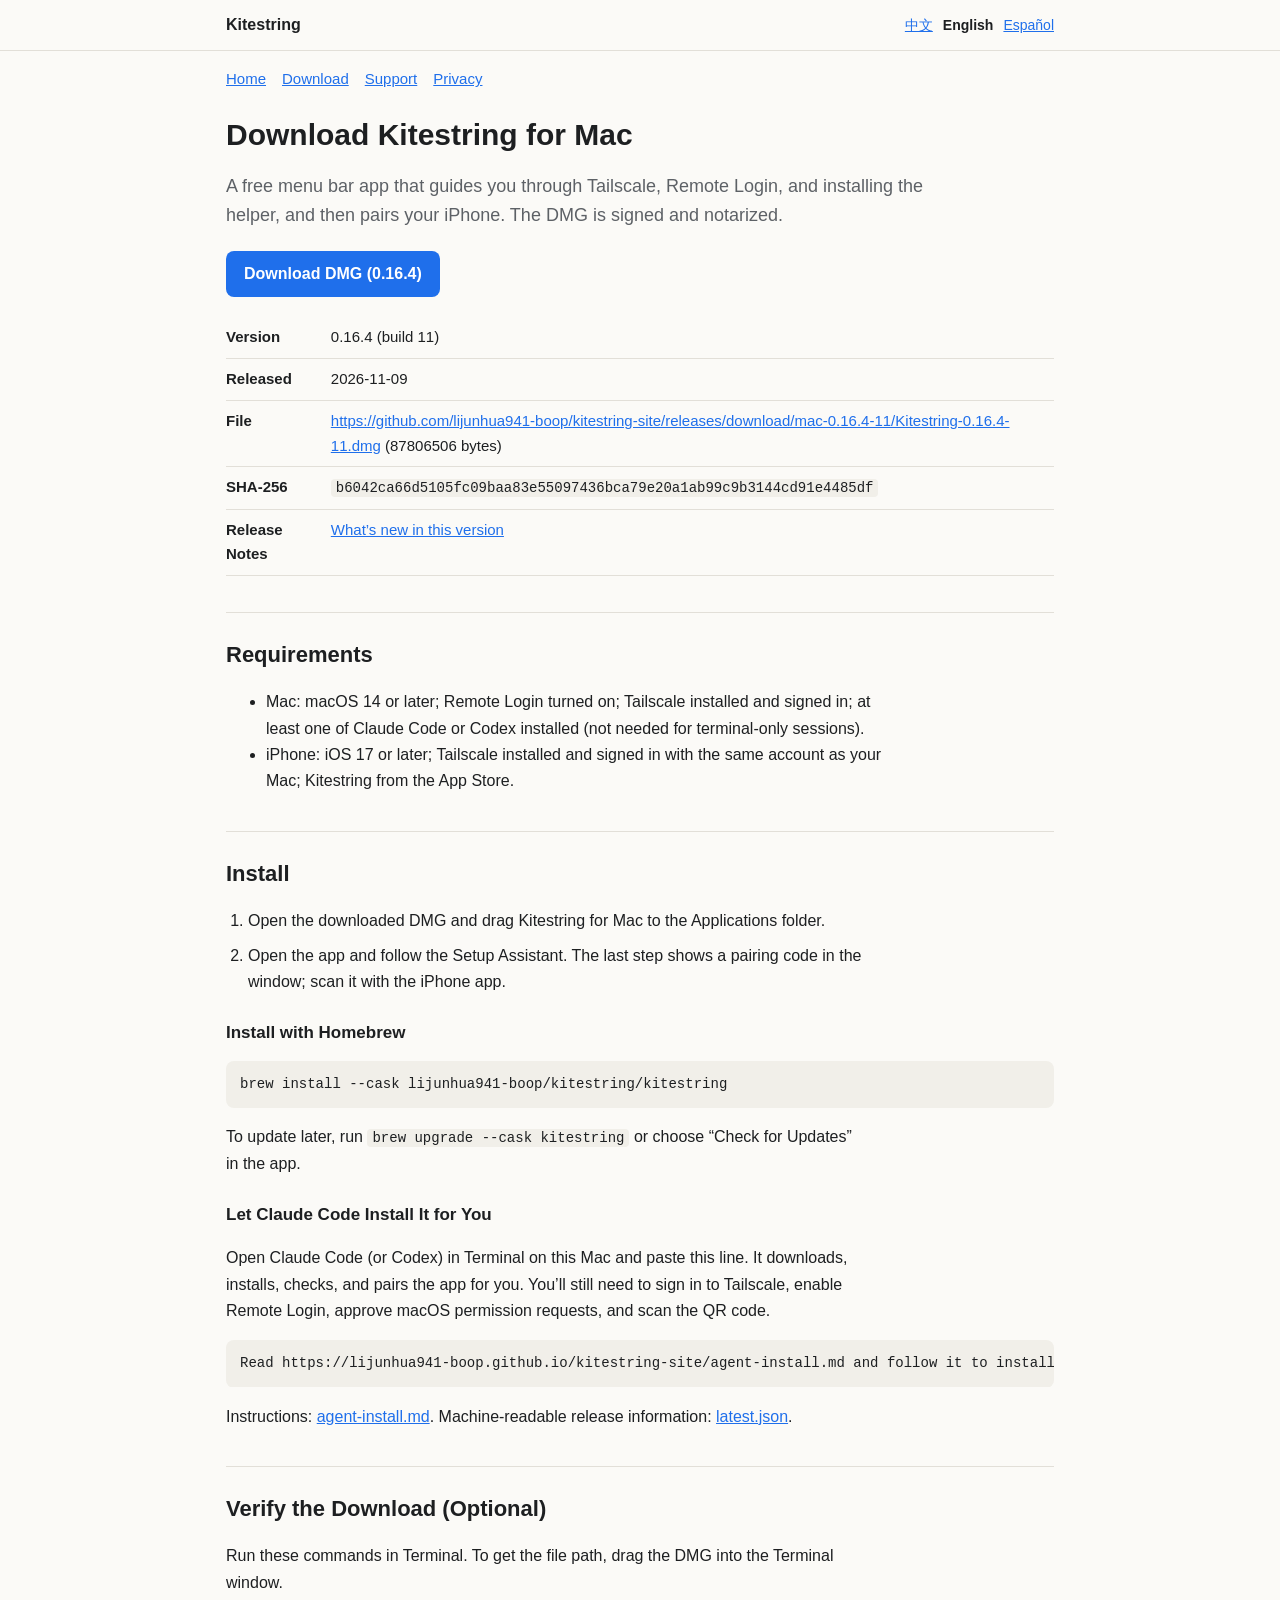
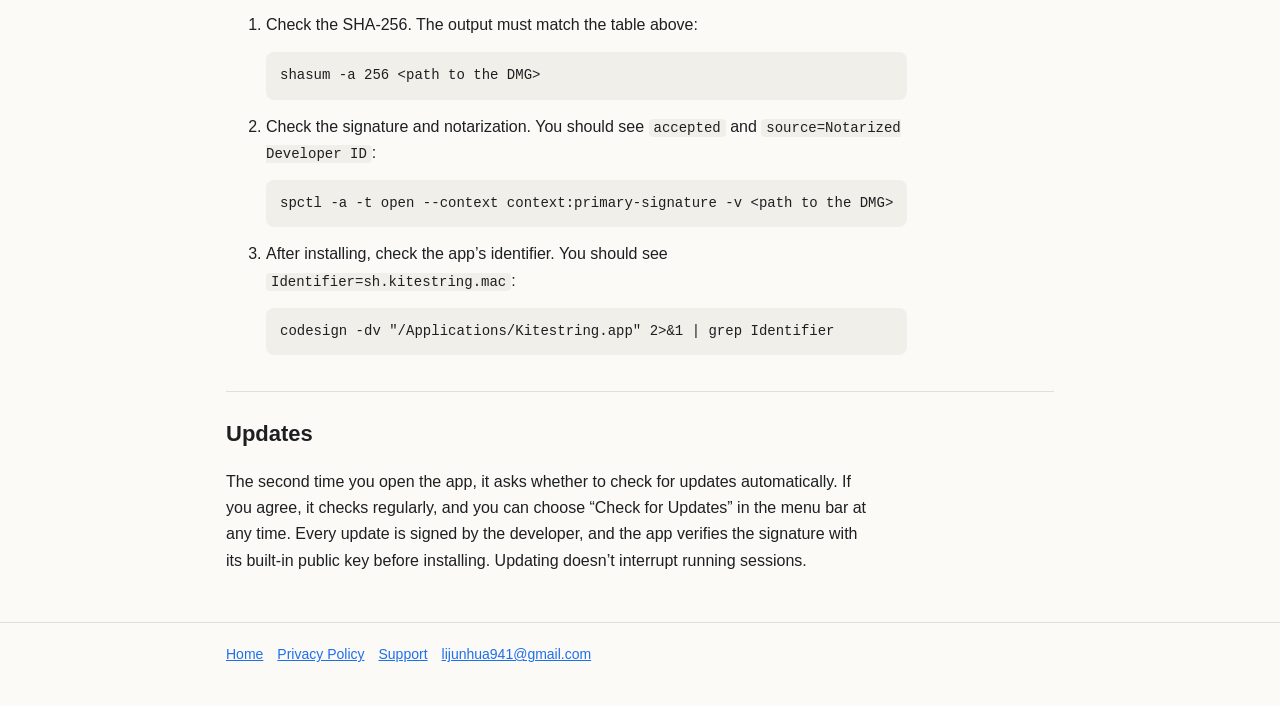
==== download/index.html @ 99feeac3 "site: publish 2026-11-09 with mac-0.16.4-11" ====
<!doctype html>
<html lang="en">
<head>
<meta charset="utf-8">
<meta name="viewport" content="width=device-width, initial-scale=1">
<title data-zh="下载 Kitestring for Mac" data-es="Descargar Kitestring para Mac">Download Kitestring for Mac</title>
<meta name="description" data-zh="下载 Kitestring for Mac 0.16.4：免费的 DMG，已签名并经过公证，附 SHA-256 校验值。" data-es="Descarga Kitestring para Mac 0.16.4: DMG gratuito, firmado y notarizado, con su suma de verificación SHA-256." content="Download Kitestring for Mac 0.16.4: free, signed and notarized DMG with its SHA-256 checksum.">
<link rel="canonical" href="https://lijunhua941-boop.github.io/kitestring-site/download/">
<link rel="stylesheet" href="../assets/site.css">
<script>
/* Language (the same script on every page; site/README.md「三语」). Order: the fragment #zh / #en / #es
   or an anchor inside a section (#es-pairing; #zh-Hans, #es-419 work too), then ?lang=, then the
   browser's preferred languages, then English. Sets <html lang> and data-lang (site.css then shows only
   that language), the page title and description, and makes every link to another page of the site carry the language.
   Nothing is stored. Without JavaScript site.css reads the fragment itself and shows English otherwise. */
(function () {
  var TAGS = { zh: "zh-Hans", en: "en", es: "es" }, root = document.documentElement, lang = "en";
  function norm(s) { s = String(s || "").toLowerCase().split(/[-_;]/)[0]; return TAGS.hasOwnProperty(s) ? s : ""; }
  function fromHash() { try { return norm(decodeURIComponent(location.hash.slice(1))); } catch (e) { return ""; } }
  function fromQuery() { var m = /[?&]lang=([^&#]*)/.exec(location.search); return m ? norm(m[1]) : ""; }
  function fromBrowser() {
    var list = (navigator.languages && navigator.languages.length) ? navigator.languages : [navigator.language];
    for (var i = 0; i < list.length; i++) { var l = norm(list[i]); if (l) return l; }
    return "";
  }
  function relink() {
    var links = document.querySelectorAll("a[href]");
    for (var i = 0; i < links.length; i++) {
      var a = links[i], href = a.getAttribute("data-href") || a.getAttribute("href");
      var cut = href.indexOf("#"), path = cut < 0 ? href : href.slice(0, cut), frag = cut < 0 ? "" : href.slice(cut + 1);
      if (cut === 0) {                                   // same-page link: mark the active language switch
        if (a.parentNode && a.parentNode.className === "langs") {
          if (frag === lang) a.setAttribute("aria-current", "true"); else a.removeAttribute("aria-current");
        }
        continue;
      }
      // Only the site's own pages: relative ("./", "../", "download/", "../privacy/"), with no fragment
      // or a bare language fragment. mailto:, https:, files (.md, .json, .dmg) and other anchors stay.
      if (/^([a-z][a-z0-9+.-]*:|\/\/)/i.test(href) || !/\/$/.test(path) || (frag && !TAGS.hasOwnProperty(frag))) continue;
      a.setAttribute("data-href", href);
      a.setAttribute("href", path + "#" + lang);
    }
  }
  function apply() {
    lang = fromHash() || fromQuery() || fromBrowser() || "en";
    root.setAttribute("data-lang", lang);
    root.setAttribute("lang", TAGS[lang]);
    var t = document.querySelector("title");
    if (t) {
      if (!t.hasAttribute("data-en")) t.setAttribute("data-en", t.textContent);
      document.title = t.getAttribute("data-" + lang) || t.getAttribute("data-en");
    }
    // The description (and any og:/twitter: title or description) the same way: data-zh / data-es
    // beside the English content, which stays in the page for readers without JavaScript.
    var metas = document.querySelectorAll('meta[name="description"], meta[property^="og:"], meta[name^="twitter:"]');
    for (var j = 0; j < metas.length; j++) {
      var m = metas[j];
      if (!m.hasAttribute("data-zh") && !m.hasAttribute("data-es")) continue;
      if (!m.hasAttribute("data-en")) m.setAttribute("data-en", m.getAttribute("content"));
      m.setAttribute("content", m.getAttribute("data-" + lang) || m.getAttribute("data-en"));
    }
    if (document.readyState !== "loading") relink();
  }
  apply();
  document.addEventListener("DOMContentLoaded", relink);
  window.addEventListener("hashchange", apply);
})();
</script>
</head>
<body>
<header class="top"><div class="wrap">
  <a class="brand" href="../">Kitestring</a>
  <span class="langs"><a href="#zh" hreflang="zh-Hans" lang="zh-Hans">中文</a><a href="#en" hreflang="en" lang="en">English</a><a href="#es" hreflang="es" lang="es">Español</a></span>
</div></header>
<main class="wrap">
<!-- Release values (0.16.4, https://github.com/lijunhua941-boop/kitestring-site/releases/download/mac-0.16.4-11/Kitestring-0.16.4-11.dmg, b6042ca66d5105fc09baa83e55097436bca79e20a1ab99c9b3144cd91e4485df …) come from the release
     step of scripts/release_mac_app.sh (stage C2); fill_placeholders.sh writes them into _out/. -->

<!-- ===== 简体中文（主稿） ===== -->
<section class="lang" id="zh" lang="zh-Hans" data-l="zh">
<nav class="pages"><a href="../#zh">首页</a><a href="#zh">下载</a><a href="../support/#zh">技术支持</a><a href="../privacy/#zh">隐私政策</a></nav>
<h1>下载 Kitestring for Mac</h1>
<p class="lead">免费的菜单栏 App：引导你完成 Tailscale、远程登录和助手安装，然后配对 iPhone。DMG 已签名并经过公证。</p>
<div class="actions"><a class="button" href="https://github.com/lijunhua941-boop/kitestring-site/releases/download/mac-0.16.4-11/Kitestring-0.16.4-11.dmg">下载 DMG（0.16.4）</a></div>
<table>
  <tr><th>版本</th><td>0.16.4（构建 11）</td></tr>
  <tr><th>发布日期</th><td>2026-11-09</td></tr>
  <tr><th>文件</th><td><a href="https://github.com/lijunhua941-boop/kitestring-site/releases/download/mac-0.16.4-11/Kitestring-0.16.4-11.dmg">https://github.com/lijunhua941-boop/kitestring-site/releases/download/mac-0.16.4-11/Kitestring-0.16.4-11.dmg</a>（87806506 字节）</td></tr>
  <tr><th>SHA-256</th><td><code>b6042ca66d5105fc09baa83e55097436bca79e20a1ab99c9b3144cd91e4485df</code></td></tr>
  <tr><th>发布说明</th><td><a href="https://lijunhua941-boop.github.io/kitestring-site/download/">本版更新内容</a></td></tr>
</table>

<h2>系统要求</h2>
<ul>
  <li>Mac：macOS 14 或更高；打开「远程登录」；安装并登录 Tailscale；装好 Claude Code 或 Codex 至少一个（只用终端会话可以不装）。</li>
  <li>iPhone：iOS 17 或更高；安装 Tailscale 并登录与 Mac 相同的账号；从 App Store 安装 Kitestring。</li>
</ul>

<h2>安装</h2>
<ol class="steps">
  <li>打开下载的 DMG，把 Kitestring for Mac 拖进「应用程序」文件夹。</li>
  <li>打开它，按「设置向导」逐步完成；最后一步在窗口里显示配对二维码，用 iPhone App 扫码。</li>
</ol>
<h3>用 Homebrew 安装</h3>
<pre><code>brew install --cask lijunhua941-boop/kitestring/kitestring</code></pre>
<p>以后用 <code>brew upgrade --cask kitestring</code> 更新，或在 App 里选「检查更新」。</p>
<h3>让 Claude Code 代你安装</h3>
<p>在这台 Mac 的终端里打开 Claude Code（或 Codex），粘贴这一句，下载、安装、检查和配对由它完成。登录 Tailscale、打开「远程登录」、批准 macOS 的权限请求和扫描二维码仍需要你本人操作：</p>
<pre><code>请读取 https://lijunhua941-boop.github.io/kitestring-site/agent-install.md，按其中步骤在这台 Mac 上安装并配置 Kitestring for Mac，完成后告诉我结果。</code></pre>
<p>说明文件本身：<a href="https://lijunhua941-boop.github.io/kitestring-site/agent-install.md">agent-install.md</a>；机器可读的版本信息：<a href="https://lijunhua941-boop.github.io/kitestring-site/download/latest.json">latest.json</a>。</p>

<h2>校验下载的文件（可选）</h2>
<p>在「终端」里运行下面的命令。命令后的文件路径可以直接把 DMG 拖进终端窗口得到。</p>
<ol>
  <li>核对 SHA-256，输出必须与上表一致：
<pre><code>shasum -a 256 &lt;DMG 文件路径&gt;</code></pre></li>
  <li>核对签名与公证，应看到 <code>accepted</code> 和 <code>source=Notarized Developer ID</code>：
<pre><code>spctl -a -t open --context context:primary-signature -v &lt;DMG 文件路径&gt;</code></pre></li>
  <li>装好后核对 App 的标识，应看到 <code>Identifier=sh.kitestring.mac</code>：
<pre><code>codesign -dv "/Applications/Kitestring.app" 2&gt;&amp;1 | grep Identifier</code></pre></li>
</ol>

<h2>更新</h2>
<p>App 第二次启动时会询问是否自动检查更新；同意后定期检查，任何时候也可以在菜单栏选「检查更新」。每个更新都带开发者的签名，App 用内置的公钥核对签名后才安装；更新不会打断正在运行的会话。</p>
</section>

<!-- ===== English ===== -->
<section class="lang" id="en" lang="en" data-l="en">
<nav class="pages"><a href="../#en">Home</a><a href="#en">Download</a><a href="../support/#en">Support</a><a href="../privacy/#en">Privacy</a></nav>
<h1>Download Kitestring for Mac</h1>
<p class="lead">A free menu bar app that guides you through Tailscale, Remote Login, and installing the helper, and then pairs your iPhone. The DMG is signed and notarized.</p>
<div class="actions"><a class="button" href="https://github.com/lijunhua941-boop/kitestring-site/releases/download/mac-0.16.4-11/Kitestring-0.16.4-11.dmg">Download DMG (0.16.4)</a></div>
<table>
  <tr><th>Version</th><td>0.16.4 (build 11)</td></tr>
  <tr><th>Released</th><td>2026-11-09</td></tr>
  <tr><th>File</th><td><a href="https://github.com/lijunhua941-boop/kitestring-site/releases/download/mac-0.16.4-11/Kitestring-0.16.4-11.dmg">https://github.com/lijunhua941-boop/kitestring-site/releases/download/mac-0.16.4-11/Kitestring-0.16.4-11.dmg</a> (87806506 bytes)</td></tr>
  <tr><th>SHA-256</th><td><code>b6042ca66d5105fc09baa83e55097436bca79e20a1ab99c9b3144cd91e4485df</code></td></tr>
  <tr><th>Release Notes</th><td><a href="https://lijunhua941-boop.github.io/kitestring-site/download/">What’s new in this version</a></td></tr>
</table>

<h2>Requirements</h2>
<ul>
  <li>Mac: macOS 14 or later; Remote Login turned on; Tailscale installed and signed in; at least one of Claude Code or Codex installed (not needed for terminal-only sessions).</li>
  <li>iPhone: iOS 17 or later; Tailscale installed and signed in with the same account as your Mac; Kitestring from the App Store.</li>
</ul>

<h2>Install</h2>
<ol class="steps">
  <li>Open the downloaded DMG and drag Kitestring for Mac to the Applications folder.</li>
  <li>Open the app and follow the Setup Assistant. The last step shows a pairing code in the window; scan it with the iPhone app.</li>
</ol>
<h3>Install with Homebrew</h3>
<pre><code>brew install --cask lijunhua941-boop/kitestring/kitestring</code></pre>
<p>To update later, run <code>brew upgrade --cask kitestring</code> or choose “Check for Updates” in the app.</p>
<h3>Let Claude Code Install It for You</h3>
<p>Open Claude Code (or Codex) in Terminal on this Mac and paste this line. It downloads, installs, checks, and pairs the app for you. You’ll still need to sign in to Tailscale, enable Remote Login, approve macOS permission requests, and scan the QR code.</p>
<pre><code>Read https://lijunhua941-boop.github.io/kitestring-site/agent-install.md and follow it to install and set up Kitestring for Mac on this Mac, then tell me the result.</code></pre>
<p>Instructions: <a href="https://lijunhua941-boop.github.io/kitestring-site/agent-install.md">agent-install.md</a>. Machine-readable release information: <a href="https://lijunhua941-boop.github.io/kitestring-site/download/latest.json">latest.json</a>.</p>

<h2>Verify the Download (Optional)</h2>
<p>Run these commands in Terminal. To get the file path, drag the DMG into the Terminal window.</p>
<ol>
  <li>Check the SHA-256. The output must match the table above:
<pre><code>shasum -a 256 &lt;path to the DMG&gt;</code></pre></li>
  <li>Check the signature and notarization. You should see <code>accepted</code> and <code>source=Notarized Developer ID</code>:
<pre><code>spctl -a -t open --context context:primary-signature -v &lt;path to the DMG&gt;</code></pre></li>
  <li>After installing, check the app’s identifier. You should see <code>Identifier=sh.kitestring.mac</code>:
<pre><code>codesign -dv "/Applications/Kitestring.app" 2&gt;&amp;1 | grep Identifier</code></pre></li>
</ol>

<h2>Updates</h2>
<p>The second time you open the app, it asks whether to check for updates automatically. If you agree, it checks regularly, and you can choose “Check for Updates” in the menu bar at any time. Every update is signed by the developer, and the app verifies the signature with its built-in public key before installing. Updating doesn’t interrupt running sessions.</p>
</section>

<!-- ===== Español ===== -->
<section class="lang" id="es" lang="es" data-l="es">
<nav class="pages"><a href="../#es">Inicio</a><a href="#es">Descargar</a><a href="../support/#es">Soporte</a><a href="../privacy/#es">Privacidad</a></nav>
<h1>Descargar Kitestring para Mac</h1>
<p class="lead">Una app gratuita para la barra de menús que te guía por Tailscale, Sesión remota y la instalación del asistente del Mac, y después vincula tu iPhone. El DMG está firmado y notarizado.</p>
<div class="actions"><a class="button" href="https://github.com/lijunhua941-boop/kitestring-site/releases/download/mac-0.16.4-11/Kitestring-0.16.4-11.dmg">Descargar DMG (0.16.4)</a></div>
<table>
  <tr><th>Versión</th><td>0.16.4 (compilación 11)</td></tr>
  <tr><th>Fecha de publicación</th><td>2026-11-09</td></tr>
  <tr><th>Archivo</th><td><a href="https://github.com/lijunhua941-boop/kitestring-site/releases/download/mac-0.16.4-11/Kitestring-0.16.4-11.dmg">https://github.com/lijunhua941-boop/kitestring-site/releases/download/mac-0.16.4-11/Kitestring-0.16.4-11.dmg</a> (87806506 bytes)</td></tr>
  <tr><th>SHA-256</th><td><code>b6042ca66d5105fc09baa83e55097436bca79e20a1ab99c9b3144cd91e4485df</code></td></tr>
  <tr><th>Notas de la versión</th><td><a href="https://lijunhua941-boop.github.io/kitestring-site/download/">Novedades de esta versión</a></td></tr>
</table>

<h2>Requisitos</h2>
<ul>
  <li>Mac: macOS 14 o posterior; Sesión remota activada; Tailscale instalado y con la sesión iniciada; al menos Claude Code o Codex instalado (no hace falta si solo usas sesiones de terminal).</li>
  <li>iPhone: iOS 17 o posterior; Tailscale instalado y con la sesión iniciada en la misma cuenta que tu Mac; Kitestring instalado desde el App Store.</li>
</ul>

<h2>Instalación</h2>
<ol class="steps">
  <li>Abre el DMG descargado y arrastra Kitestring para Mac a la carpeta Aplicaciones.</li>
  <li>Abre la app y sigue el Asistente de configuración. El último paso muestra un código de vinculación en la ventana; escanéalo con la app del iPhone.</li>
</ol>
<h3>Instalar con Homebrew</h3>
<pre><code>brew install --cask lijunhua941-boop/kitestring/kitestring</code></pre>
<p>Para actualizar más adelante, ejecuta <code>brew upgrade --cask kitestring</code> o elige «Buscar actualizaciones» en la app.</p>
<h3>Deja que Claude Code lo instale por ti</h3>
<p>Abre Claude Code (o Codex) en Terminal en este Mac y pega esta línea. Se encarga de descargar, instalar, comprobar y vincular la app. Tú solo tendrás que iniciar sesión en Tailscale, activar Sesión remota, aprobar las solicitudes de permisos de macOS y escanear el código QR.</p>
<pre><code>Lee https://lijunhua941-boop.github.io/kitestring-site/agent-install.md y sigue sus pasos para instalar y configurar Kitestring para Mac en este Mac; después dime el resultado.</code></pre>
<p>Instrucciones: <a href="https://lijunhua941-boop.github.io/kitestring-site/agent-install.md">agent-install.md</a>. Información de la versión en formato legible por máquina: <a href="https://lijunhua941-boop.github.io/kitestring-site/download/latest.json">latest.json</a>.</p>

<h2>Verificar la descarga (opcional)</h2>
<p>Ejecuta estos comandos en Terminal. Para obtener la ruta del archivo, arrastra el DMG a la ventana de Terminal.</p>
<ol>
  <li>Comprueba el SHA-256. El resultado debe coincidir con la tabla de arriba:
<pre><code>shasum -a 256 &lt;ruta del DMG&gt;</code></pre></li>
  <li>Comprueba la firma y la notarización. Deberías ver <code>accepted</code> y <code>source=Notarized Developer ID</code>:
<pre><code>spctl -a -t open --context context:primary-signature -v &lt;ruta del DMG&gt;</code></pre></li>
  <li>Después de instalarla, comprueba el identificador de la app. Deberías ver <code>Identifier=sh.kitestring.mac</code>:
<pre><code>codesign -dv "/Applications/Kitestring.app" 2&gt;&amp;1 | grep Identifier</code></pre></li>
</ol>

<h2>Actualizaciones</h2>
<p>La segunda vez que abras la app, te preguntará si quieres que busque actualizaciones automáticamente. Si aceptas, las buscará con regularidad, y siempre puedes elegir «Buscar actualizaciones» en la barra de menús. Cada actualización está firmada por el desarrollador, y la app verifica la firma con su clave pública integrada antes de instalarla. Actualizar no interrumpe las sesiones en curso.</p>
</section>

</main>
<footer><div class="wrap">
  <div data-l="zh" lang="zh-Hans"><a href="../#zh">首页</a><a href="../privacy/#zh">隐私政策</a><a href="../support/#zh">技术支持</a><a href="mailto:lijunhua941@gmail.com">lijunhua941@gmail.com</a></div>
  <div data-l="en" lang="en"><a href="../#en">Home</a><a href="../privacy/#en">Privacy Policy</a><a href="../support/#en">Support</a><a href="mailto:lijunhua941@gmail.com">lijunhua941@gmail.com</a></div>
  <div data-l="es" lang="es"><a href="../#es">Inicio</a><a href="../privacy/#es">Política de privacidad</a><a href="../support/#es">Soporte</a><a href="mailto:lijunhua941@gmail.com">lijunhua941@gmail.com</a></div>
</div></footer>
</body>
</html>
---- assets/site.css ----
/* Static site stylesheet: no web fonts, no external resources. */
:root {
  --bg: #fbfaf7;
  --fg: #1d1f21;
  --muted: #5d6166;
  --line: #e2dfd8;
  --card: #ffffff;
  --accent: #1f6feb;
  --accent-fg: #ffffff;
  --code-bg: #f1efe9;
  --warn-bg: #fff6e0;
  --warn-line: #e8c46a;
}
@media (prefers-color-scheme: dark) {
  :root:not([data-theme="light"]) {
    --bg: #15171a;
    --fg: #e8e6e1;
    --muted: #a3a7ad;
    --line: #2c3036;
    --card: #1c1f23;
    --accent: #5b9dff;
    --accent-fg: #0b0d10;
    --code-bg: #23272c;
    --warn-bg: #2b2516;
    --warn-line: #7a6326;
  }
}
:root[data-theme="dark"] {
  --bg: #15171a; --fg: #e8e6e1; --muted: #a3a7ad; --line: #2c3036; --card: #1c1f23;
  --accent: #5b9dff; --accent-fg: #0b0d10; --code-bg: #23272c; --warn-bg: #2b2516; --warn-line: #7a6326;
}
* { box-sizing: border-box; }
html { -webkit-text-size-adjust: 100%; }
body {
  margin: 0;
  background: var(--bg);
  color: var(--fg);
  font: 16px/1.65 -apple-system, BlinkMacSystemFont, "Segoe UI", "PingFang SC", "Hiragino Sans GB",
    "Microsoft YaHei", "Noto Sans", Helvetica, Arial, sans-serif;
}
a { color: var(--accent); }
.wrap { max-width: 860px; margin: 0 auto; padding: 0 16px; }
header.top { border-bottom: 1px solid var(--line); }
header.top .wrap { display: flex; flex-wrap: wrap; gap: 8px 16px; align-items: center; justify-content: space-between; padding-top: 12px; padding-bottom: 12px; }
.brand { font-weight: 700; color: var(--fg); text-decoration: none; }
.langs a { margin-left: 10px; font-size: 14px; }
nav.pages { display: flex; flex-wrap: wrap; gap: 4px 16px; margin: 16px 0 8px; font-size: 15px; }
h1 { font-size: 30px; line-height: 1.25; margin: 24px 0 12px; }
h2 { font-size: 22px; margin: 36px 0 10px; padding-top: 4px; border-top: 1px solid var(--line); padding-top: 24px; }
h3 { font-size: 17px; margin: 24px 0 6px; }
p, li { max-width: 72ch; }
.lead { font-size: 18px; color: var(--muted); }
.muted { color: var(--muted); font-size: 14px; }
code, pre { font-family: ui-monospace, SFMono-Regular, Menlo, Consolas, monospace; font-size: 14px; }
code { background: var(--code-bg); padding: 1px 5px; border-radius: 4px; overflow-wrap: anywhere; }
pre { background: var(--code-bg); padding: 12px 14px; border-radius: 8px; overflow-x: auto; }
pre code { background: none; padding: 0; }
.actions { display: flex; flex-wrap: wrap; gap: 12px; margin: 20px 0; align-items: center; }
.button { display: inline-block; background: var(--accent); color: var(--accent-fg); text-decoration: none; font-weight: 600; padding: 10px 18px; border-radius: 8px; }
/* Placeholder for the official store badge (to be replaced with the badge artwork after launch). */
.badge-placeholder { display: inline-block; border: 2px dashed var(--line); color: var(--muted); padding: 8px 14px; border-radius: 8px; text-decoration: none; font-size: 14px; }
ol.steps { padding-left: 22px; }
ol.steps li { margin: 8px 0; }
.grid { display: grid; grid-template-columns: repeat(auto-fit, minmax(240px, 1fr)); gap: 12px; padding: 0; list-style: none; }
.grid li { background: var(--card); border: 1px solid var(--line); border-radius: 10px; padding: 12px 14px; }
table { border-collapse: collapse; width: 100%; font-size: 15px; display: block; overflow-x: auto; }
th, td { text-align: left; vertical-align: top; border-bottom: 1px solid var(--line); padding: 8px 10px 8px 0; }
td code { overflow-wrap: anywhere; }
.note { background: var(--warn-bg); border: 1px solid var(--warn-line); border-radius: 8px; padding: 10px 14px; }
footer { border-top: 1px solid var(--line); margin-top: 48px; padding: 20px 0 40px; font-size: 14px; color: var(--muted); }
footer a { margin-right: 14px; }

.langs a[aria-current] { color: var(--fg); font-weight: 600; text-decoration: none; }

/* Languages. Every page has three sections <section class="lang" id="zh|en|es" data-l="…"> and one
   footer block per language (data-l), so a reader sees one language only.
   With JavaScript: the inline script in each page's <head> sets <html data-lang="zh|en|es"> (fragment ›
   ?lang= › browser languages › English) and the first group of rules shows that language.
   Without JavaScript: #zh / #en / #es, or an anchor inside a section (#es-pairing), picks the language
   through :target; otherwise English. Browsers without :has() ignore that second group and then show
   all three languages one after another. The two groups must stay separate rules: one selector that
   a browser cannot parse drops its whole rule. */
html[data-lang="zh"] [data-l]:not([data-l="zh"]),
html[data-lang="en"] [data-l]:not([data-l="en"]),
html[data-lang="es"] [data-l]:not([data-l="es"]) { display: none; }
html:not([data-lang]) body:has(#zh:target, #zh :target) [data-l]:not([data-l="zh"]),
html:not([data-lang]) body:has(#es:target, #es :target) [data-l]:not([data-l="es"]),
html:not([data-lang]) body:not(:has(#zh:target, #zh :target, #es:target, #es :target)) [data-l]:not([data-l="en"]) { display: none; }
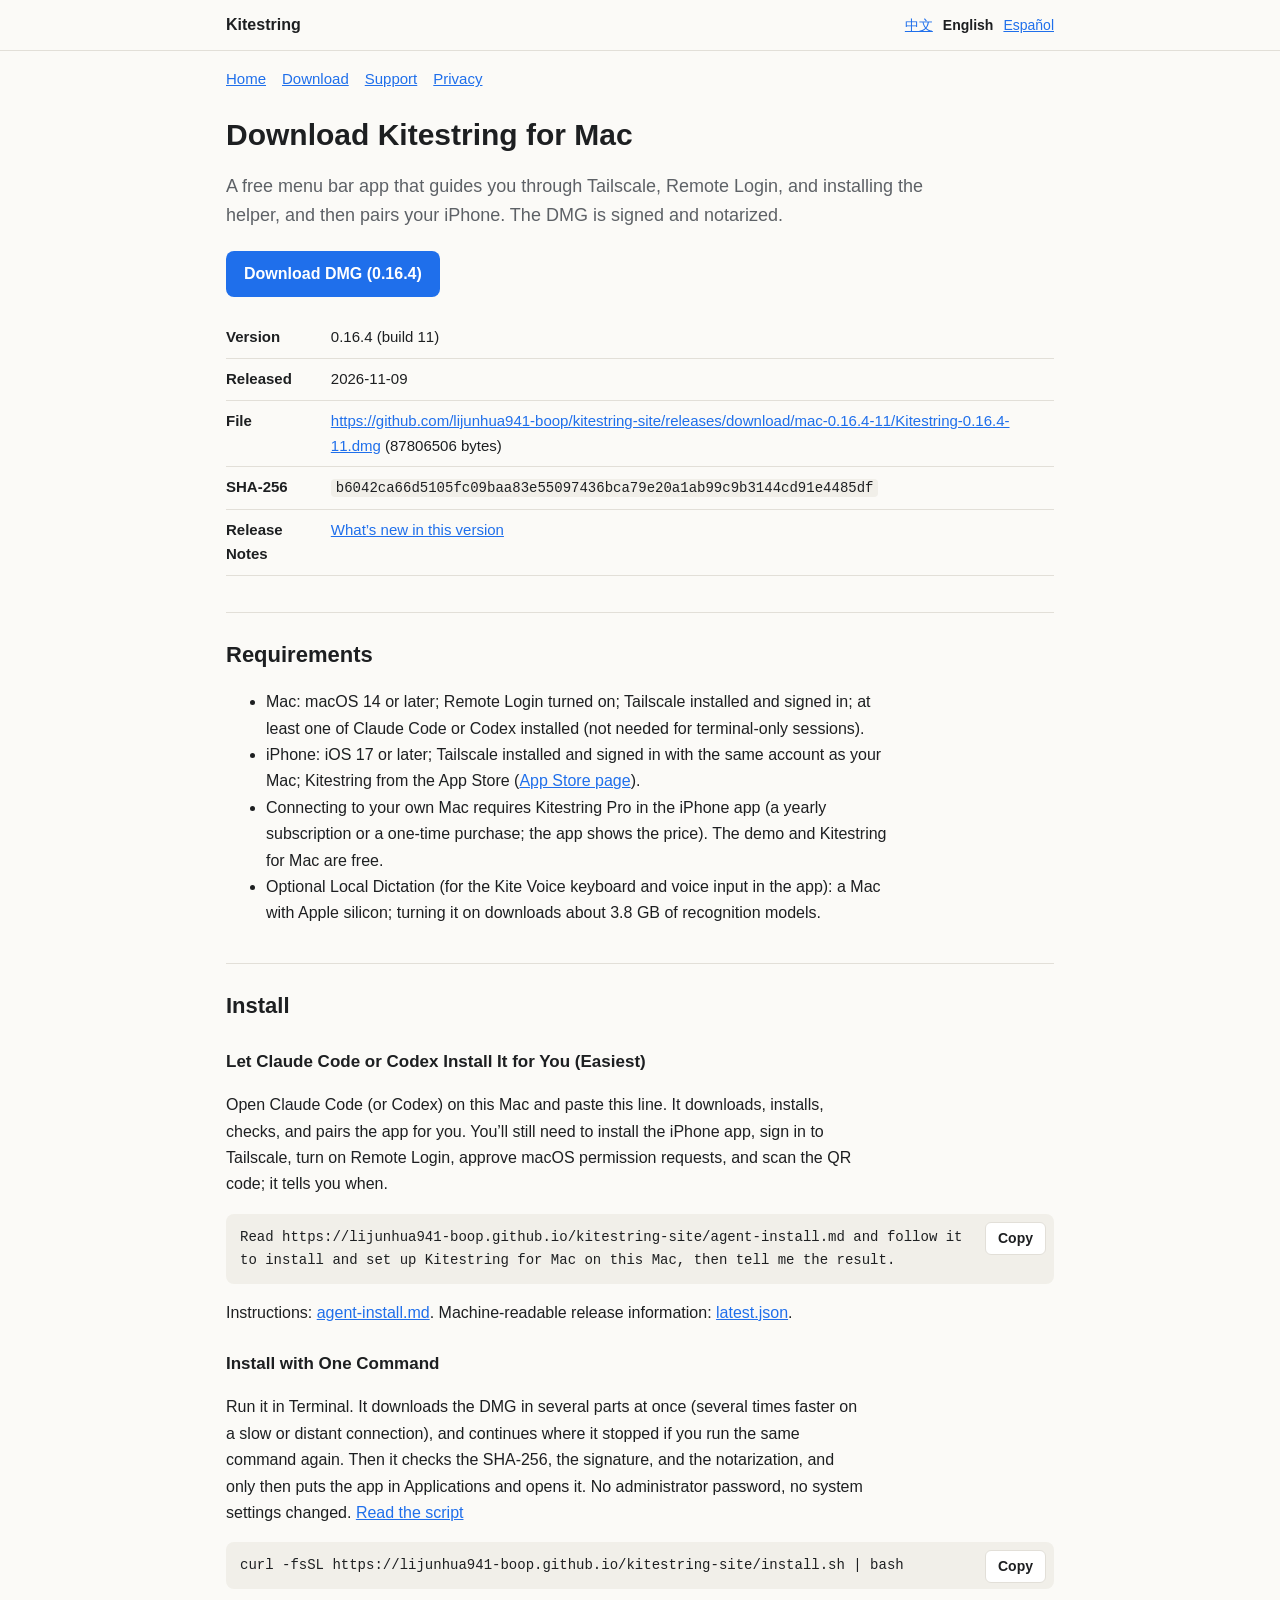
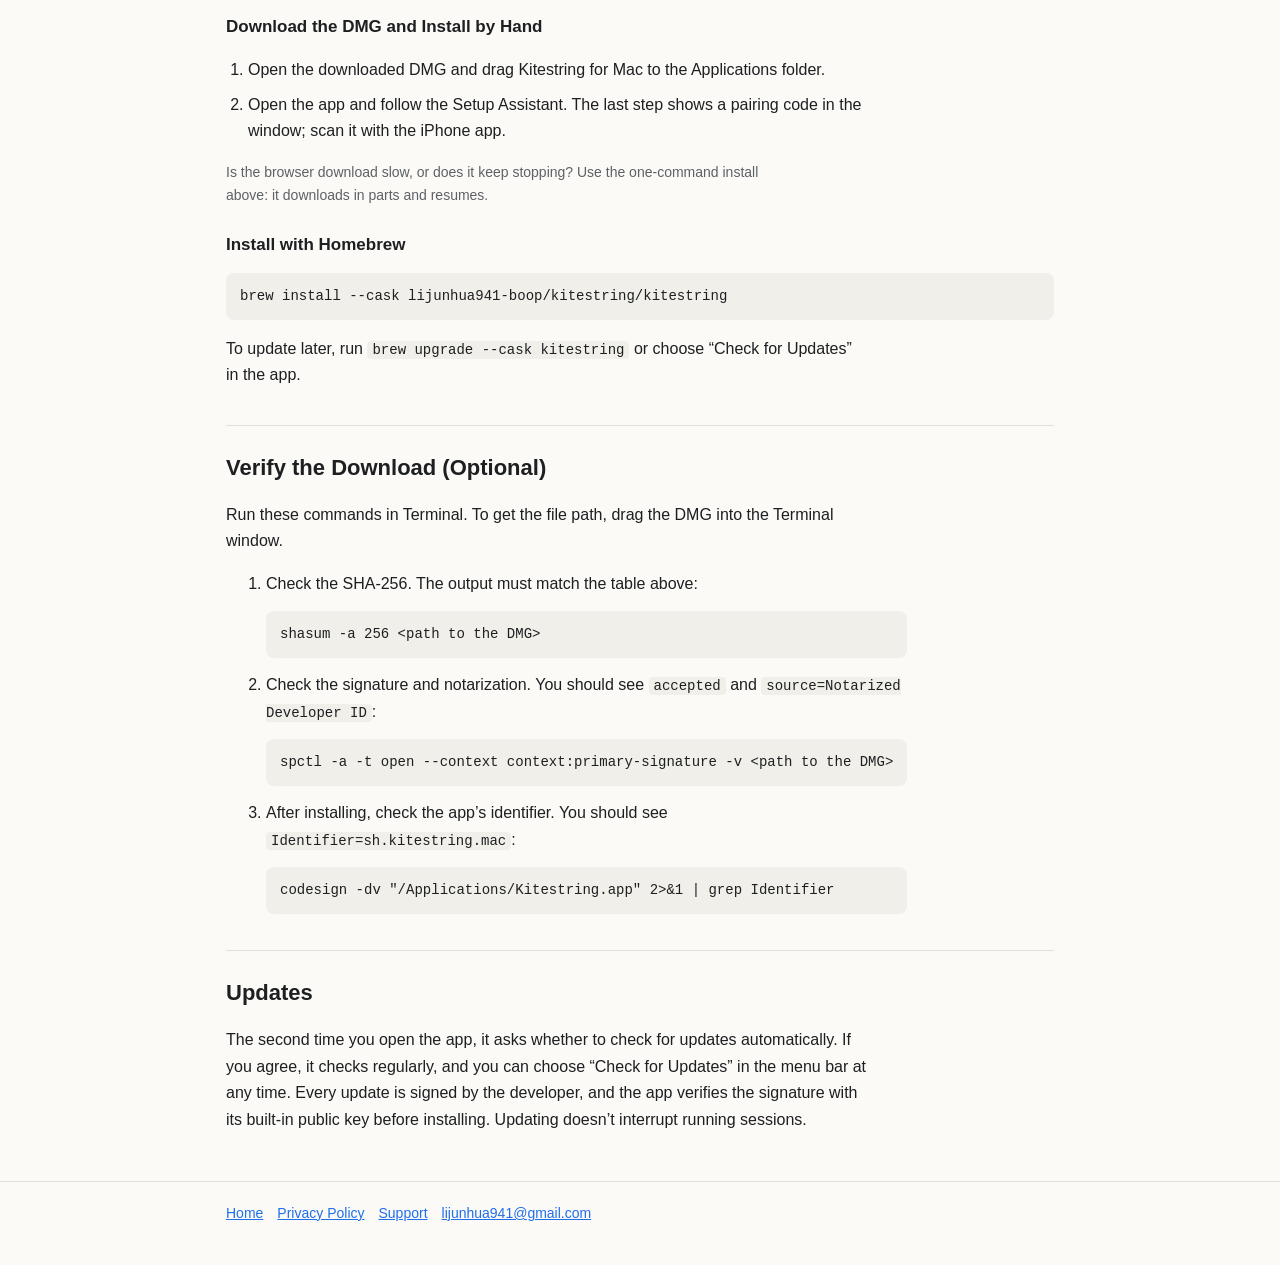
==== commit b4f6c36a: "site: agent-first onboarding, one-command installer, pricing, Kite Voice page Source: kitestring rep" ====
--- a/download/index.html
+++ b/download/index.html
@@ -93,21 +93,28 @@
 <h2>系统要求</h2>
 <ul>
   <li>Mac：macOS 14 或更高；打开「远程登录」；安装并登录 Tailscale；装好 Claude Code 或 Codex 至少一个（只用终端会话可以不装）。</li>
-  <li>iPhone：iOS 17 或更高；安装 Tailscale 并登录与 Mac 相同的账号；从 App Store 安装 Kitestring。</li>
+  <li>iPhone：iOS 17 或更高；安装 Tailscale 并登录与 Mac 相同的账号；从 App Store 安装 Kitestring（<a href="https://apps.apple.com/app/kitestring-remote/id6832438353">App Store 页面</a>）。</li>
+  <li>连接你自己的 Mac 需要 iPhone App 里的 Kitestring Pro（按年订阅或一次买断，App 里显示价格）；演示模式和 Kitestring for Mac 免费。</li>
+  <li>可选的「本机听写」（给 Kite Voice 语音键盘和 App 里的语音输入用）：Apple 芯片的 Mac，打开时另外下载约 3.8 GB 的识别模型。</li>
 </ul>
 
-<h2>安装</h2>
+<h2 id="zh-install">安装</h2>
+<h3>让 Claude Code 或 Codex 代你安装（最省事）</h3>
+<p>在这台 Mac 上打开 Claude Code（或 Codex），粘贴这一句。下载、安装、检查和配对由它完成。iPhone 上装 App、登录 Tailscale、打开「远程登录」、批准 macOS 的权限请求和扫描二维码仍需要你本人操作，到时候它会告诉你：</p>
+<div class="copy"><pre><code id="prompt-zh">请读取 https://lijunhua941-boop.github.io/kitestring-site/agent-install.md，按其中步骤在这台 Mac 上安装并配置 Kitestring for Mac，完成后告诉我结果。</code></pre><button type="button" data-copy="prompt-zh" data-done="已复制">复制</button></div>
+<p>说明文件本身：<a href="https://lijunhua941-boop.github.io/kitestring-site/agent-install.md">agent-install.md</a>；机器可读的版本信息：<a href="https://lijunhua941-boop.github.io/kitestring-site/download/latest.json">latest.json</a>。</p>
+<h3>一条命令安装</h3>
+<p>在「终端」里运行。它把 DMG 分成几段同时下载（网络慢或离服务器远时能快几倍），中断后重新运行同一条命令会接着下；下载完核对 SHA-256、签名与公证，通过后才把 App 放进「应用程序」并打开。不需要管理员密码，不改系统设置。<a href="https://lijunhua941-boop.github.io/kitestring-site/install.sh">查看脚本内容</a></p>
+<div class="copy"><pre><code id="cmd-zh">curl -fsSL https://lijunhua941-boop.github.io/kitestring-site/install.sh | bash</code></pre><button type="button" data-copy="cmd-zh" data-done="已复制">复制</button></div>
+<h3>下载 DMG 手动安装</h3>
 <ol class="steps">
   <li>打开下载的 DMG，把 Kitestring for Mac 拖进「应用程序」文件夹。</li>
   <li>打开它，按「设置向导」逐步完成；最后一步在窗口里显示配对二维码，用 iPhone App 扫码。</li>
 </ol>
+<p class="muted">浏览器下载很慢或总是中断？用上面的「一条命令安装」，它会分段下载并断点续传。</p>
 <h3>用 Homebrew 安装</h3>
 <pre><code>brew install --cask lijunhua941-boop/kitestring/kitestring</code></pre>
 <p>以后用 <code>brew upgrade --cask kitestring</code> 更新，或在 App 里选「检查更新」。</p>
-<h3>让 Claude Code 代你安装</h3>
-<p>在这台 Mac 的终端里打开 Claude Code（或 Codex），粘贴这一句，下载、安装、检查和配对由它完成。登录 Tailscale、打开「远程登录」、批准 macOS 的权限请求和扫描二维码仍需要你本人操作：</p>
-<pre><code>请读取 https://lijunhua941-boop.github.io/kitestring-site/agent-install.md，按其中步骤在这台 Mac 上安装并配置 Kitestring for Mac，完成后告诉我结果。</code></pre>
-<p>说明文件本身：<a href="https://lijunhua941-boop.github.io/kitestring-site/agent-install.md">agent-install.md</a>；机器可读的版本信息：<a href="https://lijunhua941-boop.github.io/kitestring-site/download/latest.json">latest.json</a>。</p>
 
 <h2>校验下载的文件（可选）</h2>
 <p>在「终端」里运行下面的命令。命令后的文件路径可以直接把 DMG 拖进终端窗口得到。</p>
@@ -141,21 +148,28 @@
 <h2>Requirements</h2>
 <ul>
   <li>Mac: macOS 14 or later; Remote Login turned on; Tailscale installed and signed in; at least one of Claude Code or Codex installed (not needed for terminal-only sessions).</li>
-  <li>iPhone: iOS 17 or later; Tailscale installed and signed in with the same account as your Mac; Kitestring from the App Store.</li>
+  <li>iPhone: iOS 17 or later; Tailscale installed and signed in with the same account as your Mac; Kitestring from the App Store (<a href="https://apps.apple.com/app/kitestring-remote/id6832438353">App Store page</a>).</li>
+  <li>Connecting to your own Mac requires Kitestring Pro in the iPhone app (a yearly subscription or a one-time purchase; the app shows the price). The demo and Kitestring for Mac are free.</li>
+  <li>Optional Local Dictation (for the Kite Voice keyboard and voice input in the app): a Mac with Apple silicon; turning it on downloads about 3.8 GB of recognition models.</li>
 </ul>
 
-<h2>Install</h2>
+<h2 id="en-install">Install</h2>
+<h3>Let Claude Code or Codex Install It for You (Easiest)</h3>
+<p>Open Claude Code (or Codex) on this Mac and paste this line. It downloads, installs, checks, and pairs the app for you. You’ll still need to install the iPhone app, sign in to Tailscale, turn on Remote Login, approve macOS permission requests, and scan the QR code; it tells you when.</p>
+<div class="copy"><pre><code id="prompt-en">Read https://lijunhua941-boop.github.io/kitestring-site/agent-install.md and follow it to install and set up Kitestring for Mac on this Mac, then tell me the result.</code></pre><button type="button" data-copy="prompt-en" data-done="Copied">Copy</button></div>
+<p>Instructions: <a href="https://lijunhua941-boop.github.io/kitestring-site/agent-install.md">agent-install.md</a>. Machine-readable release information: <a href="https://lijunhua941-boop.github.io/kitestring-site/download/latest.json">latest.json</a>.</p>
+<h3>Install with One Command</h3>
+<p>Run it in Terminal. It downloads the DMG in several parts at once (several times faster on a slow or distant connection), and continues where it stopped if you run the same command again. Then it checks the SHA-256, the signature, and the notarization, and only then puts the app in Applications and opens it. No administrator password, no system settings changed. <a href="https://lijunhua941-boop.github.io/kitestring-site/install.sh">Read the script</a></p>
+<div class="copy"><pre><code id="cmd-en">curl -fsSL https://lijunhua941-boop.github.io/kitestring-site/install.sh | bash</code></pre><button type="button" data-copy="cmd-en" data-done="Copied">Copy</button></div>
+<h3>Download the DMG and Install by Hand</h3>
 <ol class="steps">
   <li>Open the downloaded DMG and drag Kitestring for Mac to the Applications folder.</li>
   <li>Open the app and follow the Setup Assistant. The last step shows a pairing code in the window; scan it with the iPhone app.</li>
 </ol>
+<p class="muted">Is the browser download slow, or does it keep stopping? Use the one-command install above: it downloads in parts and resumes.</p>
 <h3>Install with Homebrew</h3>
 <pre><code>brew install --cask lijunhua941-boop/kitestring/kitestring</code></pre>
 <p>To update later, run <code>brew upgrade --cask kitestring</code> or choose “Check for Updates” in the app.</p>
-<h3>Let Claude Code Install It for You</h3>
-<p>Open Claude Code (or Codex) in Terminal on this Mac and paste this line. It downloads, installs, checks, and pairs the app for you. You’ll still need to sign in to Tailscale, enable Remote Login, approve macOS permission requests, and scan the QR code.</p>
-<pre><code>Read https://lijunhua941-boop.github.io/kitestring-site/agent-install.md and follow it to install and set up Kitestring for Mac on this Mac, then tell me the result.</code></pre>
-<p>Instructions: <a href="https://lijunhua941-boop.github.io/kitestring-site/agent-install.md">agent-install.md</a>. Machine-readable release information: <a href="https://lijunhua941-boop.github.io/kitestring-site/download/latest.json">latest.json</a>.</p>
 
 <h2>Verify the Download (Optional)</h2>
 <p>Run these commands in Terminal. To get the file path, drag the DMG into the Terminal window.</p>
@@ -189,21 +203,28 @@
 <h2>Requisitos</h2>
 <ul>
   <li>Mac: macOS 14 o posterior; Sesión remota activada; Tailscale instalado y con la sesión iniciada; al menos Claude Code o Codex instalado (no hace falta si solo usas sesiones de terminal).</li>
-  <li>iPhone: iOS 17 o posterior; Tailscale instalado y con la sesión iniciada en la misma cuenta que tu Mac; Kitestring instalado desde el App Store.</li>
+  <li>iPhone: iOS 17 o posterior; Tailscale instalado y con la sesión iniciada en la misma cuenta que tu Mac; Kitestring instalado desde el App Store (<a href="https://apps.apple.com/app/kitestring-remote/id6832438353">página del App Store</a>).</li>
+  <li>Para conectarte a tu propio Mac necesitas Kitestring Pro en la app del iPhone (suscripción anual o compra única; la app muestra el precio). La demostración y Kitestring para Mac son gratis.</li>
+  <li>Dictado local opcional (para el teclado Kite Voice y la entrada de voz de la app): un Mac con chip de Apple; al activarlo se descargan unos 3,8 GB de modelos de reconocimiento.</li>
 </ul>
 
-<h2>Instalación</h2>
+<h2 id="es-install">Instalación</h2>
+<h3>Deja que Claude Code o Codex lo instale por ti (lo más fácil)</h3>
+<p>Abre Claude Code (o Codex) en este Mac y pega esta línea. Se encarga de descargar, instalar, comprobar y vincular la app. Tú tendrás que instalar la app del iPhone, iniciar sesión en Tailscale, activar Sesión remota, aprobar las solicitudes de permisos de macOS y escanear el código QR; te avisa cuando toca.</p>
+<div class="copy"><pre><code id="prompt-es">Lee https://lijunhua941-boop.github.io/kitestring-site/agent-install.md y sigue sus pasos para instalar y configurar Kitestring para Mac en este Mac; después dime el resultado.</code></pre><button type="button" data-copy="prompt-es" data-done="Copiado">Copiar</button></div>
+<p>Instrucciones: <a href="https://lijunhua941-boop.github.io/kitestring-site/agent-install.md">agent-install.md</a>. Información de la versión en formato legible por máquina: <a href="https://lijunhua941-boop.github.io/kitestring-site/download/latest.json">latest.json</a>.</p>
+<h3>Instalar con un solo comando</h3>
+<p>Ejecútalo en Terminal. Descarga el DMG en varias partes a la vez (varias veces más rápido con una conexión lenta o lejana) y continúa donde se quedó si ejecutas el mismo comando otra vez. Después comprueba el SHA-256, la firma y la notarización, y solo entonces coloca la app en Aplicaciones y la abre. No pide contraseña de administrador ni cambia ajustes del sistema. <a href="https://lijunhua941-boop.github.io/kitestring-site/install.sh">Ver el script</a></p>
+<div class="copy"><pre><code id="cmd-es">curl -fsSL https://lijunhua941-boop.github.io/kitestring-site/install.sh | bash</code></pre><button type="button" data-copy="cmd-es" data-done="Copiado">Copiar</button></div>
+<h3>Descargar el DMG e instalar a mano</h3>
 <ol class="steps">
   <li>Abre el DMG descargado y arrastra Kitestring para Mac a la carpeta Aplicaciones.</li>
   <li>Abre la app y sigue el Asistente de configuración. El último paso muestra un código de vinculación en la ventana; escanéalo con la app del iPhone.</li>
 </ol>
+<p class="muted">¿La descarga del navegador va lenta o se corta? Usa la instalación con un solo comando de arriba: descarga por partes y reanuda.</p>
 <h3>Instalar con Homebrew</h3>
 <pre><code>brew install --cask lijunhua941-boop/kitestring/kitestring</code></pre>
 <p>Para actualizar más adelante, ejecuta <code>brew upgrade --cask kitestring</code> o elige «Buscar actualizaciones» en la app.</p>
-<h3>Deja que Claude Code lo instale por ti</h3>
-<p>Abre Claude Code (o Codex) en Terminal en este Mac y pega esta línea. Se encarga de descargar, instalar, comprobar y vincular la app. Tú solo tendrás que iniciar sesión en Tailscale, activar Sesión remota, aprobar las solicitudes de permisos de macOS y escanear el código QR.</p>
-<pre><code>Lee https://lijunhua941-boop.github.io/kitestring-site/agent-install.md y sigue sus pasos para instalar y configurar Kitestring para Mac en este Mac; después dime el resultado.</code></pre>
-<p>Instrucciones: <a href="https://lijunhua941-boop.github.io/kitestring-site/agent-install.md">agent-install.md</a>. Información de la versión en formato legible por máquina: <a href="https://lijunhua941-boop.github.io/kitestring-site/download/latest.json">latest.json</a>.</p>
 
 <h2>Verificar la descarga (opcional)</h2>
 <p>Ejecuta estos comandos en Terminal. Para obtener la ruta del archivo, arrastra el DMG a la ventana de Terminal.</p>
@@ -226,5 +247,20 @@
   <div data-l="en" lang="en"><a href="../#en">Home</a><a href="../privacy/#en">Privacy Policy</a><a href="../support/#en">Support</a><a href="mailto:lijunhua941@gmail.com">lijunhua941@gmail.com</a></div>
   <div data-l="es" lang="es"><a href="../#es">Inicio</a><a href="../privacy/#es">Política de privacidad</a><a href="../support/#es">Soporte</a><a href="mailto:lijunhua941@gmail.com">lijunhua941@gmail.com</a></div>
 </div></footer>
+<script>
+/* Copy buttons: <button data-copy="ID"> copies the text of the element with that id; where the
+   clipboard is not available the text is selected instead. Nothing is stored or sent. */
+document.addEventListener("click", function (e) {
+  var b = e.target.closest ? e.target.closest("button[data-copy]") : null;
+  if (!b) return;
+  var el = document.getElementById(b.getAttribute("data-copy"));
+  if (!el) return;
+  var text = el.textContent, label = b.getAttribute("data-label") || b.textContent;
+  b.setAttribute("data-label", label);
+  function done() { b.textContent = b.getAttribute("data-done") || label; setTimeout(function () { b.textContent = label; }, 1600); }
+  function select() { var r = document.createRange(); r.selectNodeContents(el); var s = getSelection(); s.removeAllRanges(); s.addRange(r); }
+  if (navigator.clipboard && navigator.clipboard.writeText) navigator.clipboard.writeText(text).then(done, select); else select();
+});
+</script>
 </body>
 </html>
--- a/assets/site.css
+++ b/assets/site.css
@@ -57,8 +57,12 @@
 pre code { background: none; padding: 0; }
 .actions { display: flex; flex-wrap: wrap; gap: 12px; margin: 20px 0; align-items: center; }
 .button { display: inline-block; background: var(--accent); color: var(--accent-fg); text-decoration: none; font-weight: 600; padding: 10px 18px; border-radius: 8px; }
-/* Placeholder for the official store badge (to be replaced with the badge artwork after launch). */
-.badge-placeholder { display: inline-block; border: 2px dashed var(--line); color: var(--muted); padding: 8px 14px; border-radius: 8px; text-decoration: none; font-size: 14px; }
+.button.secondary { background: var(--card); color: var(--fg); border: 1px solid var(--line); }
+/* A line to copy: the text scrolls sideways on a narrow screen, the button stays in view. */
+.copy { position: relative; margin: 10px 0; }
+.copy pre { margin: 0; padding-right: 84px; white-space: pre-wrap; overflow-wrap: anywhere; }
+.copy button { position: absolute; top: 8px; right: 8px; font: inherit; font-size: 14px; font-weight: 600; padding: 4px 12px; border-radius: 6px; border: 1px solid var(--line); background: var(--card); color: var(--fg); cursor: pointer; }
+.copy button:hover { border-color: var(--accent); }
 ol.steps { padding-left: 22px; }
 ol.steps li { margin: 8px 0; }
 .grid { display: grid; grid-template-columns: repeat(auto-fit, minmax(240px, 1fr)); gap: 12px; padding: 0; list-style: none; }
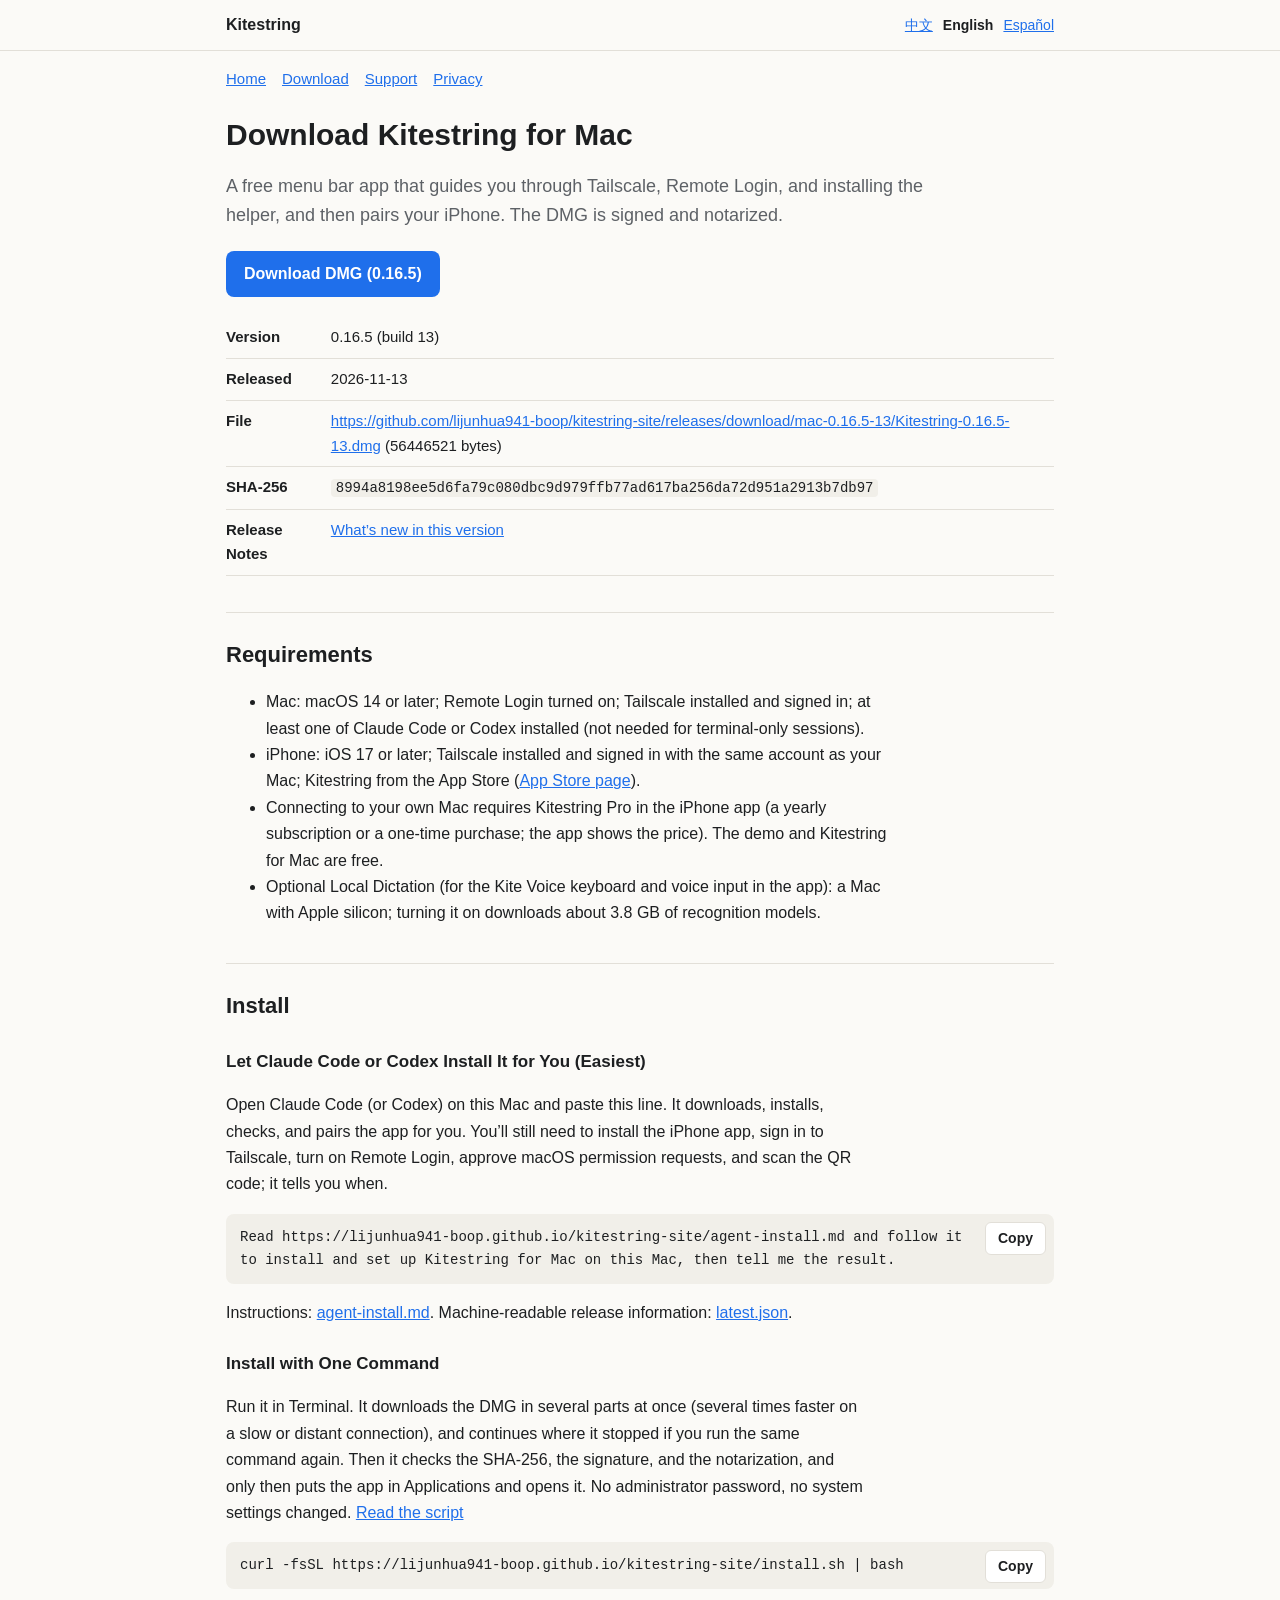
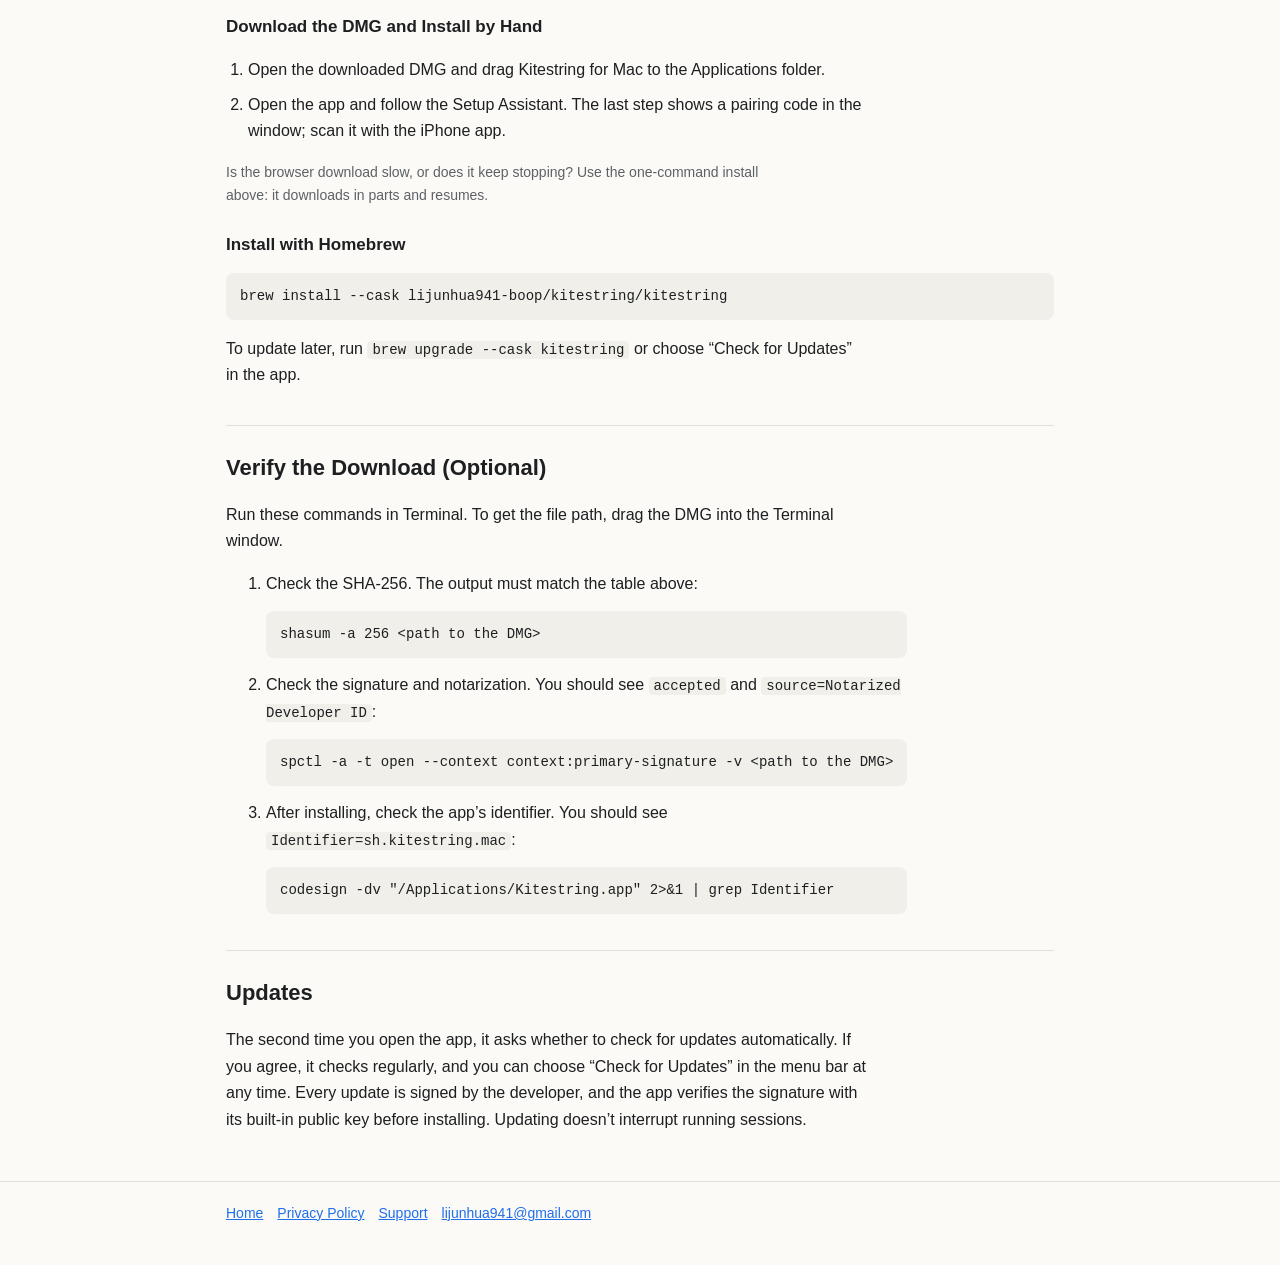
==== commit 2cca4242: "site: publish 2026-11-13 with mac-0.16.5-13" ====
--- a/download/index.html
+++ b/download/index.html
@@ -4,7 +4,7 @@
 <meta charset="utf-8">
 <meta name="viewport" content="width=device-width, initial-scale=1">
 <title data-zh="下载 Kitestring for Mac" data-es="Descargar Kitestring para Mac">Download Kitestring for Mac</title>
-<meta name="description" data-zh="下载 Kitestring for Mac 0.16.4：免费的 DMG，已签名并经过公证，附 SHA-256 校验值。" data-es="Descarga Kitestring para Mac 0.16.4: DMG gratuito, firmado y notarizado, con su suma de verificación SHA-256." content="Download Kitestring for Mac 0.16.4: free, signed and notarized DMG with its SHA-256 checksum.">
+<meta name="description" data-zh="下载 Kitestring for Mac 0.16.5：免费的 DMG，已签名并经过公证，附 SHA-256 校验值。" data-es="Descarga Kitestring para Mac 0.16.5: DMG gratuito, firmado y notarizado, con su suma de verificación SHA-256." content="Download Kitestring for Mac 0.16.5: free, signed and notarized DMG with its SHA-256 checksum.">
 <link rel="canonical" href="https://lijunhua941-boop.github.io/kitestring-site/download/">
 <link rel="stylesheet" href="../assets/site.css">
 <script>
@@ -73,7 +73,7 @@
   <span class="langs"><a href="#zh" hreflang="zh-Hans" lang="zh-Hans">中文</a><a href="#en" hreflang="en" lang="en">English</a><a href="#es" hreflang="es" lang="es">Español</a></span>
 </div></header>
 <main class="wrap">
-<!-- Release values (0.16.4, https://github.com/lijunhua941-boop/kitestring-site/releases/download/mac-0.16.4-11/Kitestring-0.16.4-11.dmg, b6042ca66d5105fc09baa83e55097436bca79e20a1ab99c9b3144cd91e4485df …) come from the release
+<!-- Release values (0.16.5, https://github.com/lijunhua941-boop/kitestring-site/releases/download/mac-0.16.5-13/Kitestring-0.16.5-13.dmg, 8994a8198ee5d6fa79c080dbc9d979ffb77ad617ba256da72d951a2913b7db97 …) come from the release
      step of scripts/release_mac_app.sh (stage C2); fill_placeholders.sh writes them into _out/. -->
 
 <!-- ===== 简体中文（主稿） ===== -->
@@ -81,12 +81,12 @@
 <nav class="pages"><a href="../#zh">首页</a><a href="#zh">下载</a><a href="../support/#zh">技术支持</a><a href="../privacy/#zh">隐私政策</a></nav>
 <h1>下载 Kitestring for Mac</h1>
 <p class="lead">免费的菜单栏 App：引导你完成 Tailscale、远程登录和助手安装，然后配对 iPhone。DMG 已签名并经过公证。</p>
-<div class="actions"><a class="button" href="https://github.com/lijunhua941-boop/kitestring-site/releases/download/mac-0.16.4-11/Kitestring-0.16.4-11.dmg">下载 DMG（0.16.4）</a></div>
+<div class="actions"><a class="button" href="https://github.com/lijunhua941-boop/kitestring-site/releases/download/mac-0.16.5-13/Kitestring-0.16.5-13.dmg">下载 DMG（0.16.5）</a></div>
 <table>
-  <tr><th>版本</th><td>0.16.4（构建 11）</td></tr>
-  <tr><th>发布日期</th><td>2026-11-09</td></tr>
-  <tr><th>文件</th><td><a href="https://github.com/lijunhua941-boop/kitestring-site/releases/download/mac-0.16.4-11/Kitestring-0.16.4-11.dmg">https://github.com/lijunhua941-boop/kitestring-site/releases/download/mac-0.16.4-11/Kitestring-0.16.4-11.dmg</a>（87806506 字节）</td></tr>
-  <tr><th>SHA-256</th><td><code>b6042ca66d5105fc09baa83e55097436bca79e20a1ab99c9b3144cd91e4485df</code></td></tr>
+  <tr><th>版本</th><td>0.16.5（构建 13）</td></tr>
+  <tr><th>发布日期</th><td>2026-11-13</td></tr>
+  <tr><th>文件</th><td><a href="https://github.com/lijunhua941-boop/kitestring-site/releases/download/mac-0.16.5-13/Kitestring-0.16.5-13.dmg">https://github.com/lijunhua941-boop/kitestring-site/releases/download/mac-0.16.5-13/Kitestring-0.16.5-13.dmg</a>（56446521 字节）</td></tr>
+  <tr><th>SHA-256</th><td><code>8994a8198ee5d6fa79c080dbc9d979ffb77ad617ba256da72d951a2913b7db97</code></td></tr>
   <tr><th>发布说明</th><td><a href="https://lijunhua941-boop.github.io/kitestring-site/download/">本版更新内容</a></td></tr>
 </table>
 
@@ -136,12 +136,12 @@
 <nav class="pages"><a href="../#en">Home</a><a href="#en">Download</a><a href="../support/#en">Support</a><a href="../privacy/#en">Privacy</a></nav>
 <h1>Download Kitestring for Mac</h1>
 <p class="lead">A free menu bar app that guides you through Tailscale, Remote Login, and installing the helper, and then pairs your iPhone. The DMG is signed and notarized.</p>
-<div class="actions"><a class="button" href="https://github.com/lijunhua941-boop/kitestring-site/releases/download/mac-0.16.4-11/Kitestring-0.16.4-11.dmg">Download DMG (0.16.4)</a></div>
+<div class="actions"><a class="button" href="https://github.com/lijunhua941-boop/kitestring-site/releases/download/mac-0.16.5-13/Kitestring-0.16.5-13.dmg">Download DMG (0.16.5)</a></div>
 <table>
-  <tr><th>Version</th><td>0.16.4 (build 11)</td></tr>
-  <tr><th>Released</th><td>2026-11-09</td></tr>
-  <tr><th>File</th><td><a href="https://github.com/lijunhua941-boop/kitestring-site/releases/download/mac-0.16.4-11/Kitestring-0.16.4-11.dmg">https://github.com/lijunhua941-boop/kitestring-site/releases/download/mac-0.16.4-11/Kitestring-0.16.4-11.dmg</a> (87806506 bytes)</td></tr>
-  <tr><th>SHA-256</th><td><code>b6042ca66d5105fc09baa83e55097436bca79e20a1ab99c9b3144cd91e4485df</code></td></tr>
+  <tr><th>Version</th><td>0.16.5 (build 13)</td></tr>
+  <tr><th>Released</th><td>2026-11-13</td></tr>
+  <tr><th>File</th><td><a href="https://github.com/lijunhua941-boop/kitestring-site/releases/download/mac-0.16.5-13/Kitestring-0.16.5-13.dmg">https://github.com/lijunhua941-boop/kitestring-site/releases/download/mac-0.16.5-13/Kitestring-0.16.5-13.dmg</a> (56446521 bytes)</td></tr>
+  <tr><th>SHA-256</th><td><code>8994a8198ee5d6fa79c080dbc9d979ffb77ad617ba256da72d951a2913b7db97</code></td></tr>
   <tr><th>Release Notes</th><td><a href="https://lijunhua941-boop.github.io/kitestring-site/download/">What’s new in this version</a></td></tr>
 </table>
 
@@ -191,12 +191,12 @@
 <nav class="pages"><a href="../#es">Inicio</a><a href="#es">Descargar</a><a href="../support/#es">Soporte</a><a href="../privacy/#es">Privacidad</a></nav>
 <h1>Descargar Kitestring para Mac</h1>
 <p class="lead">Una app gratuita para la barra de menús que te guía por Tailscale, Sesión remota y la instalación del asistente del Mac, y después vincula tu iPhone. El DMG está firmado y notarizado.</p>
-<div class="actions"><a class="button" href="https://github.com/lijunhua941-boop/kitestring-site/releases/download/mac-0.16.4-11/Kitestring-0.16.4-11.dmg">Descargar DMG (0.16.4)</a></div>
+<div class="actions"><a class="button" href="https://github.com/lijunhua941-boop/kitestring-site/releases/download/mac-0.16.5-13/Kitestring-0.16.5-13.dmg">Descargar DMG (0.16.5)</a></div>
 <table>
-  <tr><th>Versión</th><td>0.16.4 (compilación 11)</td></tr>
-  <tr><th>Fecha de publicación</th><td>2026-11-09</td></tr>
-  <tr><th>Archivo</th><td><a href="https://github.com/lijunhua941-boop/kitestring-site/releases/download/mac-0.16.4-11/Kitestring-0.16.4-11.dmg">https://github.com/lijunhua941-boop/kitestring-site/releases/download/mac-0.16.4-11/Kitestring-0.16.4-11.dmg</a> (87806506 bytes)</td></tr>
-  <tr><th>SHA-256</th><td><code>b6042ca66d5105fc09baa83e55097436bca79e20a1ab99c9b3144cd91e4485df</code></td></tr>
+  <tr><th>Versión</th><td>0.16.5 (compilación 13)</td></tr>
+  <tr><th>Fecha de publicación</th><td>2026-11-13</td></tr>
+  <tr><th>Archivo</th><td><a href="https://github.com/lijunhua941-boop/kitestring-site/releases/download/mac-0.16.5-13/Kitestring-0.16.5-13.dmg">https://github.com/lijunhua941-boop/kitestring-site/releases/download/mac-0.16.5-13/Kitestring-0.16.5-13.dmg</a> (56446521 bytes)</td></tr>
+  <tr><th>SHA-256</th><td><code>8994a8198ee5d6fa79c080dbc9d979ffb77ad617ba256da72d951a2913b7db97</code></td></tr>
   <tr><th>Notas de la versión</th><td><a href="https://lijunhua941-boop.github.io/kitestring-site/download/">Novedades de esta versión</a></td></tr>
 </table>
 
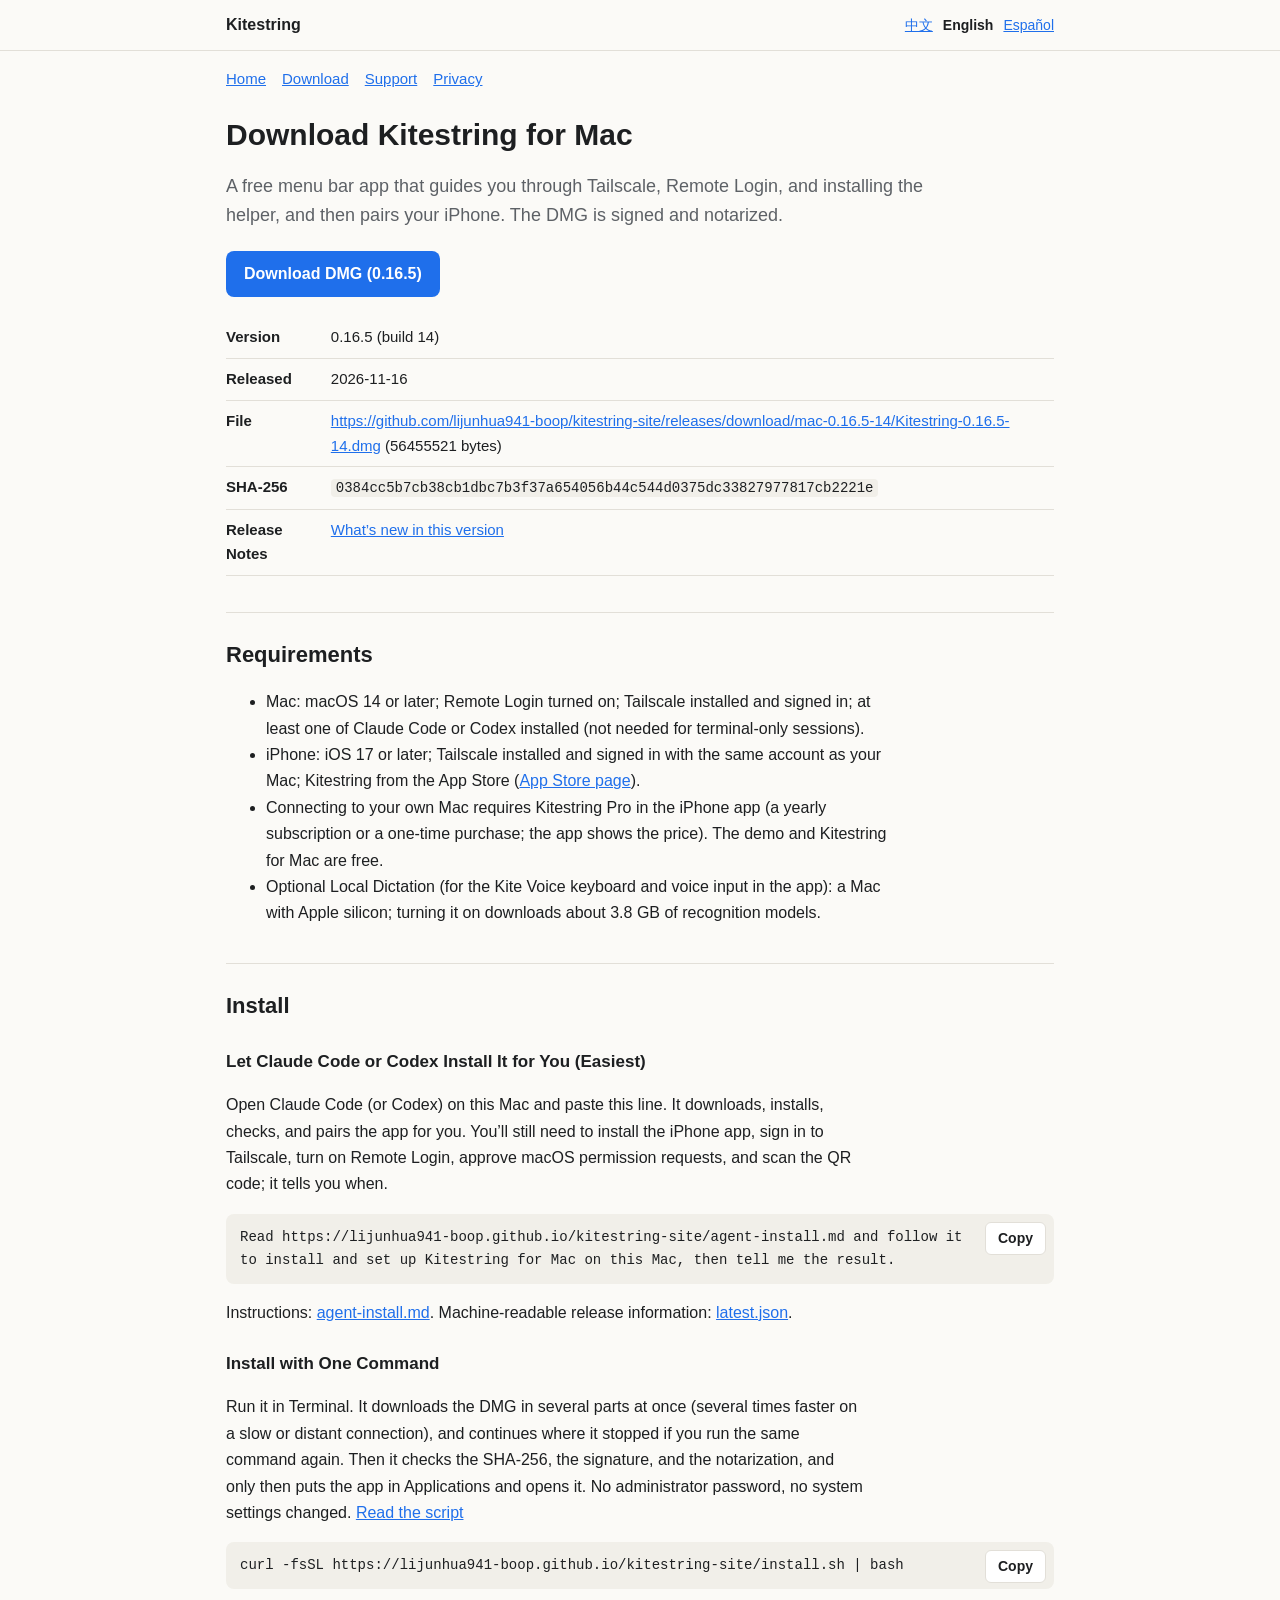
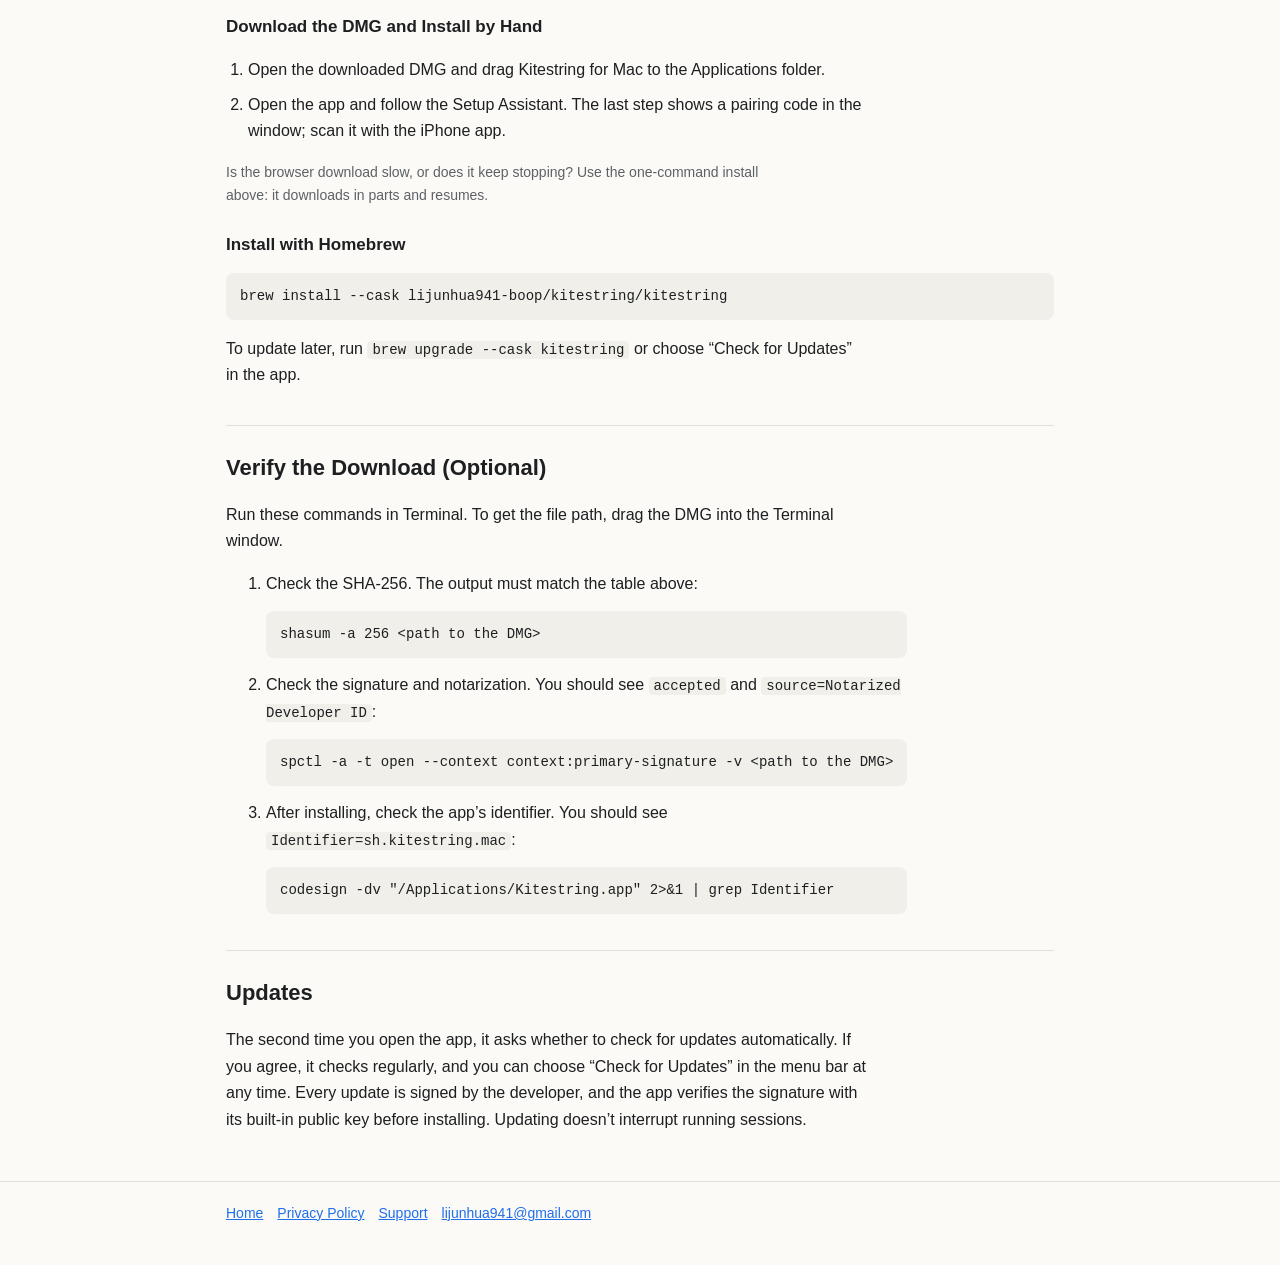
==== commit 4aec6077: "site: publish 2026-11-16 with mac-0.16.5-14" ====
--- a/download/index.html
+++ b/download/index.html
@@ -73,7 +73,7 @@
   <span class="langs"><a href="#zh" hreflang="zh-Hans" lang="zh-Hans">中文</a><a href="#en" hreflang="en" lang="en">English</a><a href="#es" hreflang="es" lang="es">Español</a></span>
 </div></header>
 <main class="wrap">
-<!-- Release values (0.16.5, https://github.com/lijunhua941-boop/kitestring-site/releases/download/mac-0.16.5-13/Kitestring-0.16.5-13.dmg, 8994a8198ee5d6fa79c080dbc9d979ffb77ad617ba256da72d951a2913b7db97 …) come from the release
+<!-- Release values (0.16.5, https://github.com/lijunhua941-boop/kitestring-site/releases/download/mac-0.16.5-14/Kitestring-0.16.5-14.dmg, 0384cc5b7cb38cb1dbc7b3f37a654056b44c544d0375dc33827977817cb2221e …) come from the release
      step of scripts/release_mac_app.sh (stage C2); fill_placeholders.sh writes them into _out/. -->
 
 <!-- ===== 简体中文（主稿） ===== -->
@@ -81,12 +81,12 @@
 <nav class="pages"><a href="../#zh">首页</a><a href="#zh">下载</a><a href="../support/#zh">技术支持</a><a href="../privacy/#zh">隐私政策</a></nav>
 <h1>下载 Kitestring for Mac</h1>
 <p class="lead">免费的菜单栏 App：引导你完成 Tailscale、远程登录和助手安装，然后配对 iPhone。DMG 已签名并经过公证。</p>
-<div class="actions"><a class="button" href="https://github.com/lijunhua941-boop/kitestring-site/releases/download/mac-0.16.5-13/Kitestring-0.16.5-13.dmg">下载 DMG（0.16.5）</a></div>
+<div class="actions"><a class="button" href="https://github.com/lijunhua941-boop/kitestring-site/releases/download/mac-0.16.5-14/Kitestring-0.16.5-14.dmg">下载 DMG（0.16.5）</a></div>
 <table>
-  <tr><th>版本</th><td>0.16.5（构建 13）</td></tr>
-  <tr><th>发布日期</th><td>2026-11-13</td></tr>
-  <tr><th>文件</th><td><a href="https://github.com/lijunhua941-boop/kitestring-site/releases/download/mac-0.16.5-13/Kitestring-0.16.5-13.dmg">https://github.com/lijunhua941-boop/kitestring-site/releases/download/mac-0.16.5-13/Kitestring-0.16.5-13.dmg</a>（56446521 字节）</td></tr>
-  <tr><th>SHA-256</th><td><code>8994a8198ee5d6fa79c080dbc9d979ffb77ad617ba256da72d951a2913b7db97</code></td></tr>
+  <tr><th>版本</th><td>0.16.5（构建 14）</td></tr>
+  <tr><th>发布日期</th><td>2026-11-16</td></tr>
+  <tr><th>文件</th><td><a href="https://github.com/lijunhua941-boop/kitestring-site/releases/download/mac-0.16.5-14/Kitestring-0.16.5-14.dmg">https://github.com/lijunhua941-boop/kitestring-site/releases/download/mac-0.16.5-14/Kitestring-0.16.5-14.dmg</a>（56455521 字节）</td></tr>
+  <tr><th>SHA-256</th><td><code>0384cc5b7cb38cb1dbc7b3f37a654056b44c544d0375dc33827977817cb2221e</code></td></tr>
   <tr><th>发布说明</th><td><a href="https://lijunhua941-boop.github.io/kitestring-site/download/">本版更新内容</a></td></tr>
 </table>
 
@@ -136,12 +136,12 @@
 <nav class="pages"><a href="../#en">Home</a><a href="#en">Download</a><a href="../support/#en">Support</a><a href="../privacy/#en">Privacy</a></nav>
 <h1>Download Kitestring for Mac</h1>
 <p class="lead">A free menu bar app that guides you through Tailscale, Remote Login, and installing the helper, and then pairs your iPhone. The DMG is signed and notarized.</p>
-<div class="actions"><a class="button" href="https://github.com/lijunhua941-boop/kitestring-site/releases/download/mac-0.16.5-13/Kitestring-0.16.5-13.dmg">Download DMG (0.16.5)</a></div>
+<div class="actions"><a class="button" href="https://github.com/lijunhua941-boop/kitestring-site/releases/download/mac-0.16.5-14/Kitestring-0.16.5-14.dmg">Download DMG (0.16.5)</a></div>
 <table>
-  <tr><th>Version</th><td>0.16.5 (build 13)</td></tr>
-  <tr><th>Released</th><td>2026-11-13</td></tr>
-  <tr><th>File</th><td><a href="https://github.com/lijunhua941-boop/kitestring-site/releases/download/mac-0.16.5-13/Kitestring-0.16.5-13.dmg">https://github.com/lijunhua941-boop/kitestring-site/releases/download/mac-0.16.5-13/Kitestring-0.16.5-13.dmg</a> (56446521 bytes)</td></tr>
-  <tr><th>SHA-256</th><td><code>8994a8198ee5d6fa79c080dbc9d979ffb77ad617ba256da72d951a2913b7db97</code></td></tr>
+  <tr><th>Version</th><td>0.16.5 (build 14)</td></tr>
+  <tr><th>Released</th><td>2026-11-16</td></tr>
+  <tr><th>File</th><td><a href="https://github.com/lijunhua941-boop/kitestring-site/releases/download/mac-0.16.5-14/Kitestring-0.16.5-14.dmg">https://github.com/lijunhua941-boop/kitestring-site/releases/download/mac-0.16.5-14/Kitestring-0.16.5-14.dmg</a> (56455521 bytes)</td></tr>
+  <tr><th>SHA-256</th><td><code>0384cc5b7cb38cb1dbc7b3f37a654056b44c544d0375dc33827977817cb2221e</code></td></tr>
   <tr><th>Release Notes</th><td><a href="https://lijunhua941-boop.github.io/kitestring-site/download/">What’s new in this version</a></td></tr>
 </table>
 
@@ -191,12 +191,12 @@
 <nav class="pages"><a href="../#es">Inicio</a><a href="#es">Descargar</a><a href="../support/#es">Soporte</a><a href="../privacy/#es">Privacidad</a></nav>
 <h1>Descargar Kitestring para Mac</h1>
 <p class="lead">Una app gratuita para la barra de menús que te guía por Tailscale, Sesión remota y la instalación del asistente del Mac, y después vincula tu iPhone. El DMG está firmado y notarizado.</p>
-<div class="actions"><a class="button" href="https://github.com/lijunhua941-boop/kitestring-site/releases/download/mac-0.16.5-13/Kitestring-0.16.5-13.dmg">Descargar DMG (0.16.5)</a></div>
+<div class="actions"><a class="button" href="https://github.com/lijunhua941-boop/kitestring-site/releases/download/mac-0.16.5-14/Kitestring-0.16.5-14.dmg">Descargar DMG (0.16.5)</a></div>
 <table>
-  <tr><th>Versión</th><td>0.16.5 (compilación 13)</td></tr>
-  <tr><th>Fecha de publicación</th><td>2026-11-13</td></tr>
-  <tr><th>Archivo</th><td><a href="https://github.com/lijunhua941-boop/kitestring-site/releases/download/mac-0.16.5-13/Kitestring-0.16.5-13.dmg">https://github.com/lijunhua941-boop/kitestring-site/releases/download/mac-0.16.5-13/Kitestring-0.16.5-13.dmg</a> (56446521 bytes)</td></tr>
-  <tr><th>SHA-256</th><td><code>8994a8198ee5d6fa79c080dbc9d979ffb77ad617ba256da72d951a2913b7db97</code></td></tr>
+  <tr><th>Versión</th><td>0.16.5 (compilación 14)</td></tr>
+  <tr><th>Fecha de publicación</th><td>2026-11-16</td></tr>
+  <tr><th>Archivo</th><td><a href="https://github.com/lijunhua941-boop/kitestring-site/releases/download/mac-0.16.5-14/Kitestring-0.16.5-14.dmg">https://github.com/lijunhua941-boop/kitestring-site/releases/download/mac-0.16.5-14/Kitestring-0.16.5-14.dmg</a> (56455521 bytes)</td></tr>
+  <tr><th>SHA-256</th><td><code>0384cc5b7cb38cb1dbc7b3f37a654056b44c544d0375dc33827977817cb2221e</code></td></tr>
   <tr><th>Notas de la versión</th><td><a href="https://lijunhua941-boop.github.io/kitestring-site/download/">Novedades de esta versión</a></td></tr>
 </table>
 
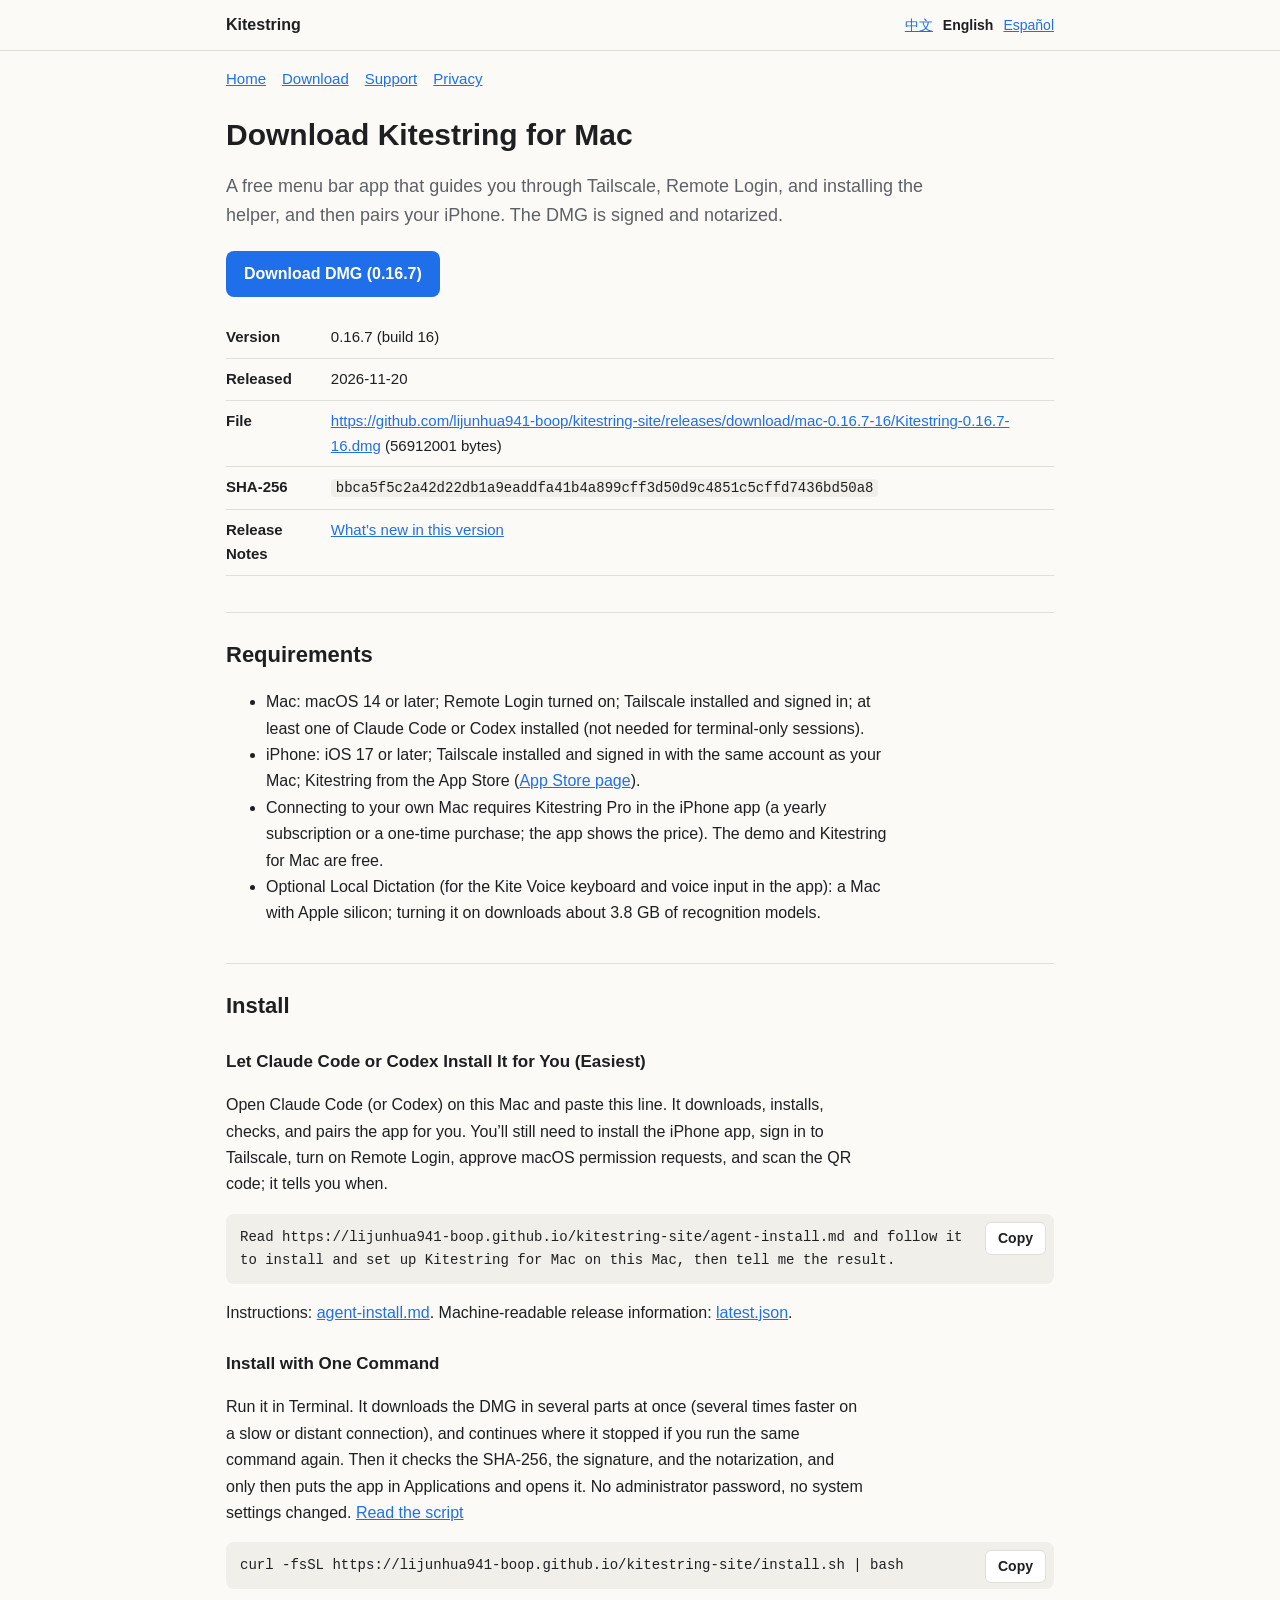
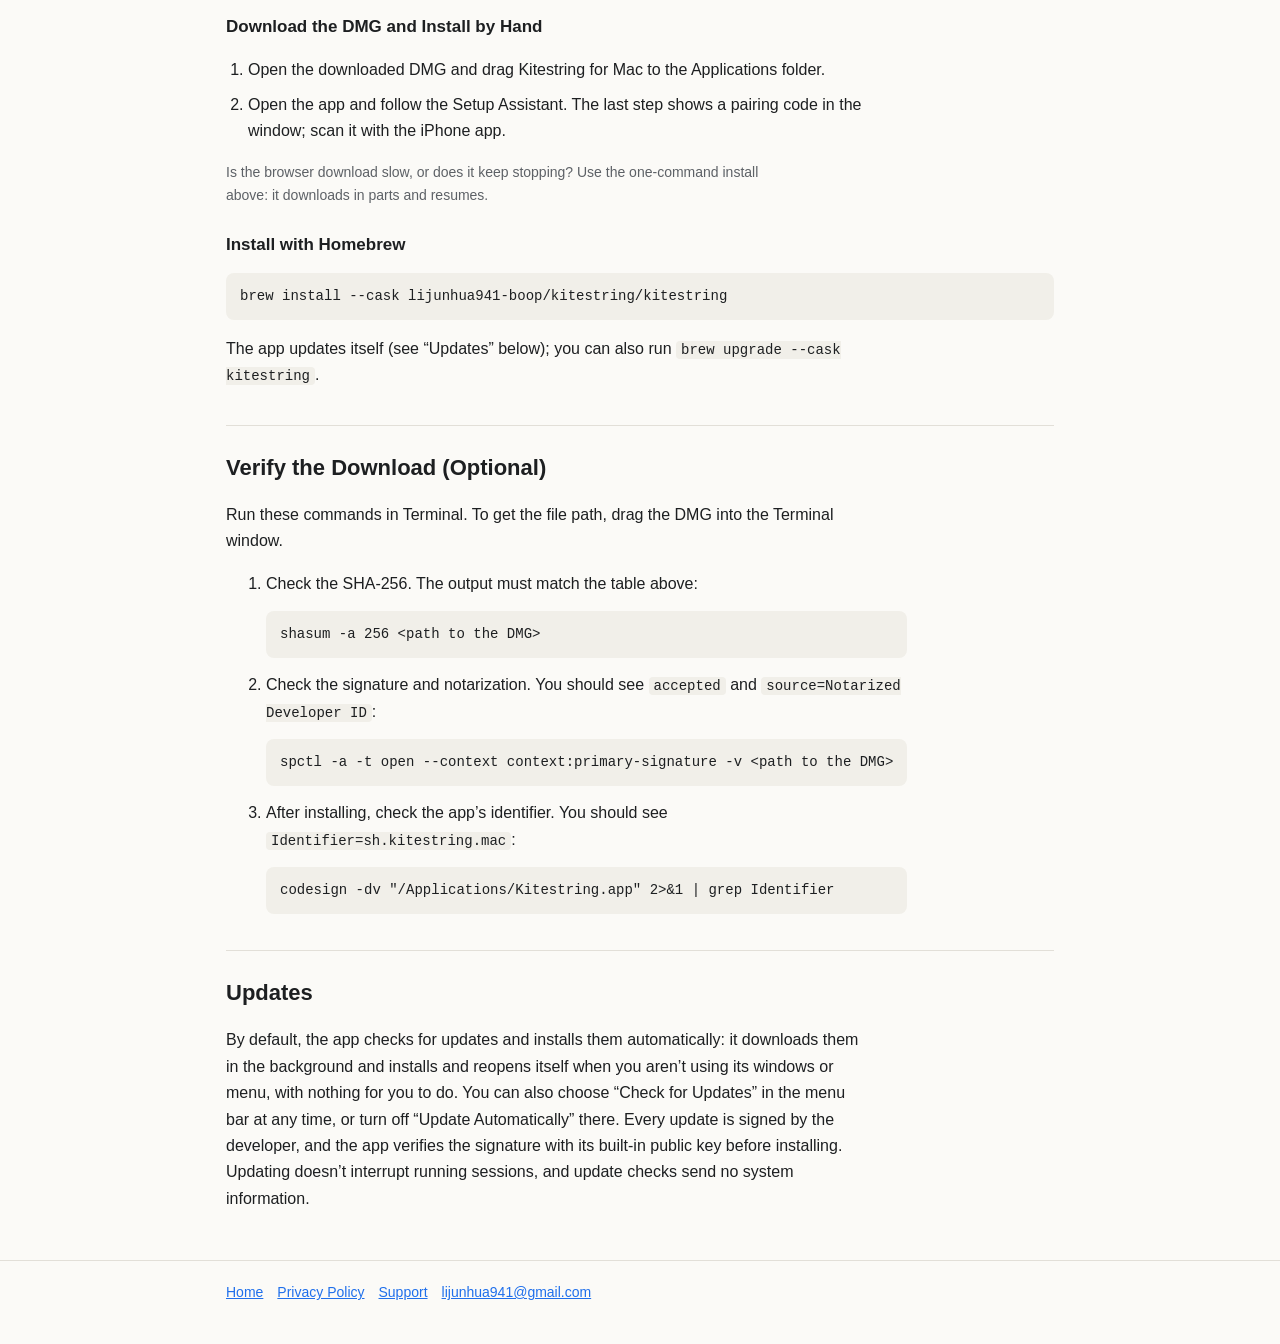
==== commit 5a1a867b: "ops(site): publish Mac 0.16.7 download and update feed" ====
--- a/download/index.html
+++ b/download/index.html
@@ -4,7 +4,7 @@
 <meta charset="utf-8">
 <meta name="viewport" content="width=device-width, initial-scale=1">
 <title data-zh="下载 Kitestring for Mac" data-es="Descargar Kitestring para Mac">Download Kitestring for Mac</title>
-<meta name="description" data-zh="下载 Kitestring for Mac 0.16.5：免费的 DMG，已签名并经过公证，附 SHA-256 校验值。" data-es="Descarga Kitestring para Mac 0.16.5: DMG gratuito, firmado y notarizado, con su suma de verificación SHA-256." content="Download Kitestring for Mac 0.16.5: free, signed and notarized DMG with its SHA-256 checksum.">
+<meta name="description" data-zh="下载 Kitestring for Mac 0.16.7：免费的 DMG，已签名并经过公证，附 SHA-256 校验值。" data-es="Descarga Kitestring para Mac 0.16.7: DMG gratuito, firmado y notarizado, con su suma de verificación SHA-256." content="Download Kitestring for Mac 0.16.7: free, signed and notarized DMG with its SHA-256 checksum.">
 <link rel="canonical" href="https://lijunhua941-boop.github.io/kitestring-site/download/">
 <link rel="stylesheet" href="../assets/site.css">
 <script>
@@ -73,7 +73,7 @@
   <span class="langs"><a href="#zh" hreflang="zh-Hans" lang="zh-Hans">中文</a><a href="#en" hreflang="en" lang="en">English</a><a href="#es" hreflang="es" lang="es">Español</a></span>
 </div></header>
 <main class="wrap">
-<!-- Release values (0.16.5, https://github.com/lijunhua941-boop/kitestring-site/releases/download/mac-0.16.5-14/Kitestring-0.16.5-14.dmg, 0384cc5b7cb38cb1dbc7b3f37a654056b44c544d0375dc33827977817cb2221e …) come from the release
+<!-- Release values (0.16.7, https://github.com/lijunhua941-boop/kitestring-site/releases/download/mac-0.16.7-16/Kitestring-0.16.7-16.dmg, bbca5f5c2a42d22db1a9eaddfa41b4a899cff3d50d9c4851c5cffd7436bd50a8 …) come from the release
      step of scripts/release_mac_app.sh (stage C2); fill_placeholders.sh writes them into _out/. -->
 
 <!-- ===== 简体中文（主稿） ===== -->
@@ -81,12 +81,12 @@
 <nav class="pages"><a href="../#zh">首页</a><a href="#zh">下载</a><a href="../support/#zh">技术支持</a><a href="../privacy/#zh">隐私政策</a></nav>
 <h1>下载 Kitestring for Mac</h1>
 <p class="lead">免费的菜单栏 App：引导你完成 Tailscale、远程登录和助手安装，然后配对 iPhone。DMG 已签名并经过公证。</p>
-<div class="actions"><a class="button" href="https://github.com/lijunhua941-boop/kitestring-site/releases/download/mac-0.16.5-14/Kitestring-0.16.5-14.dmg">下载 DMG（0.16.5）</a></div>
+<div class="actions"><a class="button" href="https://github.com/lijunhua941-boop/kitestring-site/releases/download/mac-0.16.7-16/Kitestring-0.16.7-16.dmg">下载 DMG（0.16.7）</a></div>
 <table>
-  <tr><th>版本</th><td>0.16.5（构建 14）</td></tr>
-  <tr><th>发布日期</th><td>2026-11-16</td></tr>
-  <tr><th>文件</th><td><a href="https://github.com/lijunhua941-boop/kitestring-site/releases/download/mac-0.16.5-14/Kitestring-0.16.5-14.dmg">https://github.com/lijunhua941-boop/kitestring-site/releases/download/mac-0.16.5-14/Kitestring-0.16.5-14.dmg</a>（56455521 字节）</td></tr>
-  <tr><th>SHA-256</th><td><code>0384cc5b7cb38cb1dbc7b3f37a654056b44c544d0375dc33827977817cb2221e</code></td></tr>
+  <tr><th>版本</th><td>0.16.7（构建 16）</td></tr>
+  <tr><th>发布日期</th><td>2026-11-20</td></tr>
+  <tr><th>文件</th><td><a href="https://github.com/lijunhua941-boop/kitestring-site/releases/download/mac-0.16.7-16/Kitestring-0.16.7-16.dmg">https://github.com/lijunhua941-boop/kitestring-site/releases/download/mac-0.16.7-16/Kitestring-0.16.7-16.dmg</a>（56912001 字节）</td></tr>
+  <tr><th>SHA-256</th><td><code>bbca5f5c2a42d22db1a9eaddfa41b4a899cff3d50d9c4851c5cffd7436bd50a8</code></td></tr>
   <tr><th>发布说明</th><td><a href="https://lijunhua941-boop.github.io/kitestring-site/download/">本版更新内容</a></td></tr>
 </table>
 
@@ -114,7 +114,7 @@
 <p class="muted">浏览器下载很慢或总是中断？用上面的「一条命令安装」，它会分段下载并断点续传。</p>
 <h3>用 Homebrew 安装</h3>
 <pre><code>brew install --cask lijunhua941-boop/kitestring/kitestring</code></pre>
-<p>以后用 <code>brew upgrade --cask kitestring</code> 更新，或在 App 里选「检查更新」。</p>
+<p>App 会自己更新（见下面「更新」）；也可以用 <code>brew upgrade --cask kitestring</code>。</p>
 
 <h2>校验下载的文件（可选）</h2>
 <p>在「终端」里运行下面的命令。命令后的文件路径可以直接把 DMG 拖进终端窗口得到。</p>
@@ -128,7 +128,7 @@
 </ol>
 
 <h2>更新</h2>
-<p>App 第二次启动时会询问是否自动检查更新；同意后定期检查，任何时候也可以在菜单栏选「检查更新」。每个更新都带开发者的签名，App 用内置的公钥核对签名后才安装；更新不会打断正在运行的会话。</p>
+<p>App 默认自动检查并自动安装更新：在后台下载，等你没在用它的窗口或菜单时安装并重新打开，不用你做什么；也可以随时在菜单栏选「检查更新」，或在菜单栏里关掉「自动更新」。每个更新都带开发者的签名，App 用内置的公钥核对签名后才安装；更新不会打断正在运行的会话，检查更新时不附带系统信息。</p>
 </section>
 
 <!-- ===== English ===== -->
@@ -136,12 +136,12 @@
 <nav class="pages"><a href="../#en">Home</a><a href="#en">Download</a><a href="../support/#en">Support</a><a href="../privacy/#en">Privacy</a></nav>
 <h1>Download Kitestring for Mac</h1>
 <p class="lead">A free menu bar app that guides you through Tailscale, Remote Login, and installing the helper, and then pairs your iPhone. The DMG is signed and notarized.</p>
-<div class="actions"><a class="button" href="https://github.com/lijunhua941-boop/kitestring-site/releases/download/mac-0.16.5-14/Kitestring-0.16.5-14.dmg">Download DMG (0.16.5)</a></div>
+<div class="actions"><a class="button" href="https://github.com/lijunhua941-boop/kitestring-site/releases/download/mac-0.16.7-16/Kitestring-0.16.7-16.dmg">Download DMG (0.16.7)</a></div>
 <table>
-  <tr><th>Version</th><td>0.16.5 (build 14)</td></tr>
-  <tr><th>Released</th><td>2026-11-16</td></tr>
-  <tr><th>File</th><td><a href="https://github.com/lijunhua941-boop/kitestring-site/releases/download/mac-0.16.5-14/Kitestring-0.16.5-14.dmg">https://github.com/lijunhua941-boop/kitestring-site/releases/download/mac-0.16.5-14/Kitestring-0.16.5-14.dmg</a> (56455521 bytes)</td></tr>
-  <tr><th>SHA-256</th><td><code>0384cc5b7cb38cb1dbc7b3f37a654056b44c544d0375dc33827977817cb2221e</code></td></tr>
+  <tr><th>Version</th><td>0.16.7 (build 16)</td></tr>
+  <tr><th>Released</th><td>2026-11-20</td></tr>
+  <tr><th>File</th><td><a href="https://github.com/lijunhua941-boop/kitestring-site/releases/download/mac-0.16.7-16/Kitestring-0.16.7-16.dmg">https://github.com/lijunhua941-boop/kitestring-site/releases/download/mac-0.16.7-16/Kitestring-0.16.7-16.dmg</a> (56912001 bytes)</td></tr>
+  <tr><th>SHA-256</th><td><code>bbca5f5c2a42d22db1a9eaddfa41b4a899cff3d50d9c4851c5cffd7436bd50a8</code></td></tr>
   <tr><th>Release Notes</th><td><a href="https://lijunhua941-boop.github.io/kitestring-site/download/">What’s new in this version</a></td></tr>
 </table>
 
@@ -169,7 +169,7 @@
 <p class="muted">Is the browser download slow, or does it keep stopping? Use the one-command install above: it downloads in parts and resumes.</p>
 <h3>Install with Homebrew</h3>
 <pre><code>brew install --cask lijunhua941-boop/kitestring/kitestring</code></pre>
-<p>To update later, run <code>brew upgrade --cask kitestring</code> or choose “Check for Updates” in the app.</p>
+<p>The app updates itself (see “Updates” below); you can also run <code>brew upgrade --cask kitestring</code>.</p>
 
 <h2>Verify the Download (Optional)</h2>
 <p>Run these commands in Terminal. To get the file path, drag the DMG into the Terminal window.</p>
@@ -183,7 +183,7 @@
 </ol>
 
 <h2>Updates</h2>
-<p>The second time you open the app, it asks whether to check for updates automatically. If you agree, it checks regularly, and you can choose “Check for Updates” in the menu bar at any time. Every update is signed by the developer, and the app verifies the signature with its built-in public key before installing. Updating doesn’t interrupt running sessions.</p>
+<p>By default, the app checks for updates and installs them automatically: it downloads them in the background and installs and reopens itself when you aren’t using its windows or menu, with nothing for you to do. You can also choose “Check for Updates” in the menu bar at any time, or turn off “Update Automatically” there. Every update is signed by the developer, and the app verifies the signature with its built-in public key before installing. Updating doesn’t interrupt running sessions, and update checks send no system information.</p>
 </section>
 
 <!-- ===== Español ===== -->
@@ -191,12 +191,12 @@
 <nav class="pages"><a href="../#es">Inicio</a><a href="#es">Descargar</a><a href="../support/#es">Soporte</a><a href="../privacy/#es">Privacidad</a></nav>
 <h1>Descargar Kitestring para Mac</h1>
 <p class="lead">Una app gratuita para la barra de menús que te guía por Tailscale, Sesión remota y la instalación del asistente del Mac, y después vincula tu iPhone. El DMG está firmado y notarizado.</p>
-<div class="actions"><a class="button" href="https://github.com/lijunhua941-boop/kitestring-site/releases/download/mac-0.16.5-14/Kitestring-0.16.5-14.dmg">Descargar DMG (0.16.5)</a></div>
+<div class="actions"><a class="button" href="https://github.com/lijunhua941-boop/kitestring-site/releases/download/mac-0.16.7-16/Kitestring-0.16.7-16.dmg">Descargar DMG (0.16.7)</a></div>
 <table>
-  <tr><th>Versión</th><td>0.16.5 (compilación 14)</td></tr>
-  <tr><th>Fecha de publicación</th><td>2026-11-16</td></tr>
-  <tr><th>Archivo</th><td><a href="https://github.com/lijunhua941-boop/kitestring-site/releases/download/mac-0.16.5-14/Kitestring-0.16.5-14.dmg">https://github.com/lijunhua941-boop/kitestring-site/releases/download/mac-0.16.5-14/Kitestring-0.16.5-14.dmg</a> (56455521 bytes)</td></tr>
-  <tr><th>SHA-256</th><td><code>0384cc5b7cb38cb1dbc7b3f37a654056b44c544d0375dc33827977817cb2221e</code></td></tr>
+  <tr><th>Versión</th><td>0.16.7 (compilación 16)</td></tr>
+  <tr><th>Fecha de publicación</th><td>2026-11-20</td></tr>
+  <tr><th>Archivo</th><td><a href="https://github.com/lijunhua941-boop/kitestring-site/releases/download/mac-0.16.7-16/Kitestring-0.16.7-16.dmg">https://github.com/lijunhua941-boop/kitestring-site/releases/download/mac-0.16.7-16/Kitestring-0.16.7-16.dmg</a> (56912001 bytes)</td></tr>
+  <tr><th>SHA-256</th><td><code>bbca5f5c2a42d22db1a9eaddfa41b4a899cff3d50d9c4851c5cffd7436bd50a8</code></td></tr>
   <tr><th>Notas de la versión</th><td><a href="https://lijunhua941-boop.github.io/kitestring-site/download/">Novedades de esta versión</a></td></tr>
 </table>
 
@@ -224,7 +224,7 @@
 <p class="muted">¿La descarga del navegador va lenta o se corta? Usa la instalación con un solo comando de arriba: descarga por partes y reanuda.</p>
 <h3>Instalar con Homebrew</h3>
 <pre><code>brew install --cask lijunhua941-boop/kitestring/kitestring</code></pre>
-<p>Para actualizar más adelante, ejecuta <code>brew upgrade --cask kitestring</code> o elige «Buscar actualizaciones» en la app.</p>
+<p>La app se actualiza sola (consulta «Actualizaciones» más abajo); también puedes ejecutar <code>brew upgrade --cask kitestring</code>.</p>
 
 <h2>Verificar la descarga (opcional)</h2>
 <p>Ejecuta estos comandos en Terminal. Para obtener la ruta del archivo, arrastra el DMG a la ventana de Terminal.</p>
@@ -238,7 +238,7 @@
 </ol>
 
 <h2>Actualizaciones</h2>
-<p>La segunda vez que abras la app, te preguntará si quieres que busque actualizaciones automáticamente. Si aceptas, las buscará con regularidad, y siempre puedes elegir «Buscar actualizaciones» en la barra de menús. Cada actualización está firmada por el desarrollador, y la app verifica la firma con su clave pública integrada antes de instalarla. Actualizar no interrumpe las sesiones en curso.</p>
+<p>De forma predeterminada, la app busca e instala las actualizaciones automáticamente: las descarga en segundo plano y se instala y vuelve a abrir cuando no estás usando sus ventanas ni su menú, sin que tengas que hacer nada. También puedes elegir «Buscar actualizaciones» en la barra de menús en cualquier momento, o desactivar ahí «Actualizar automáticamente». Cada actualización está firmada por el desarrollador, y la app verifica la firma con su clave pública integrada antes de instalarla. Actualizar no interrumpe las sesiones en curso, y la búsqueda de actualizaciones no envía información del sistema.</p>
 </section>
 
 </main>
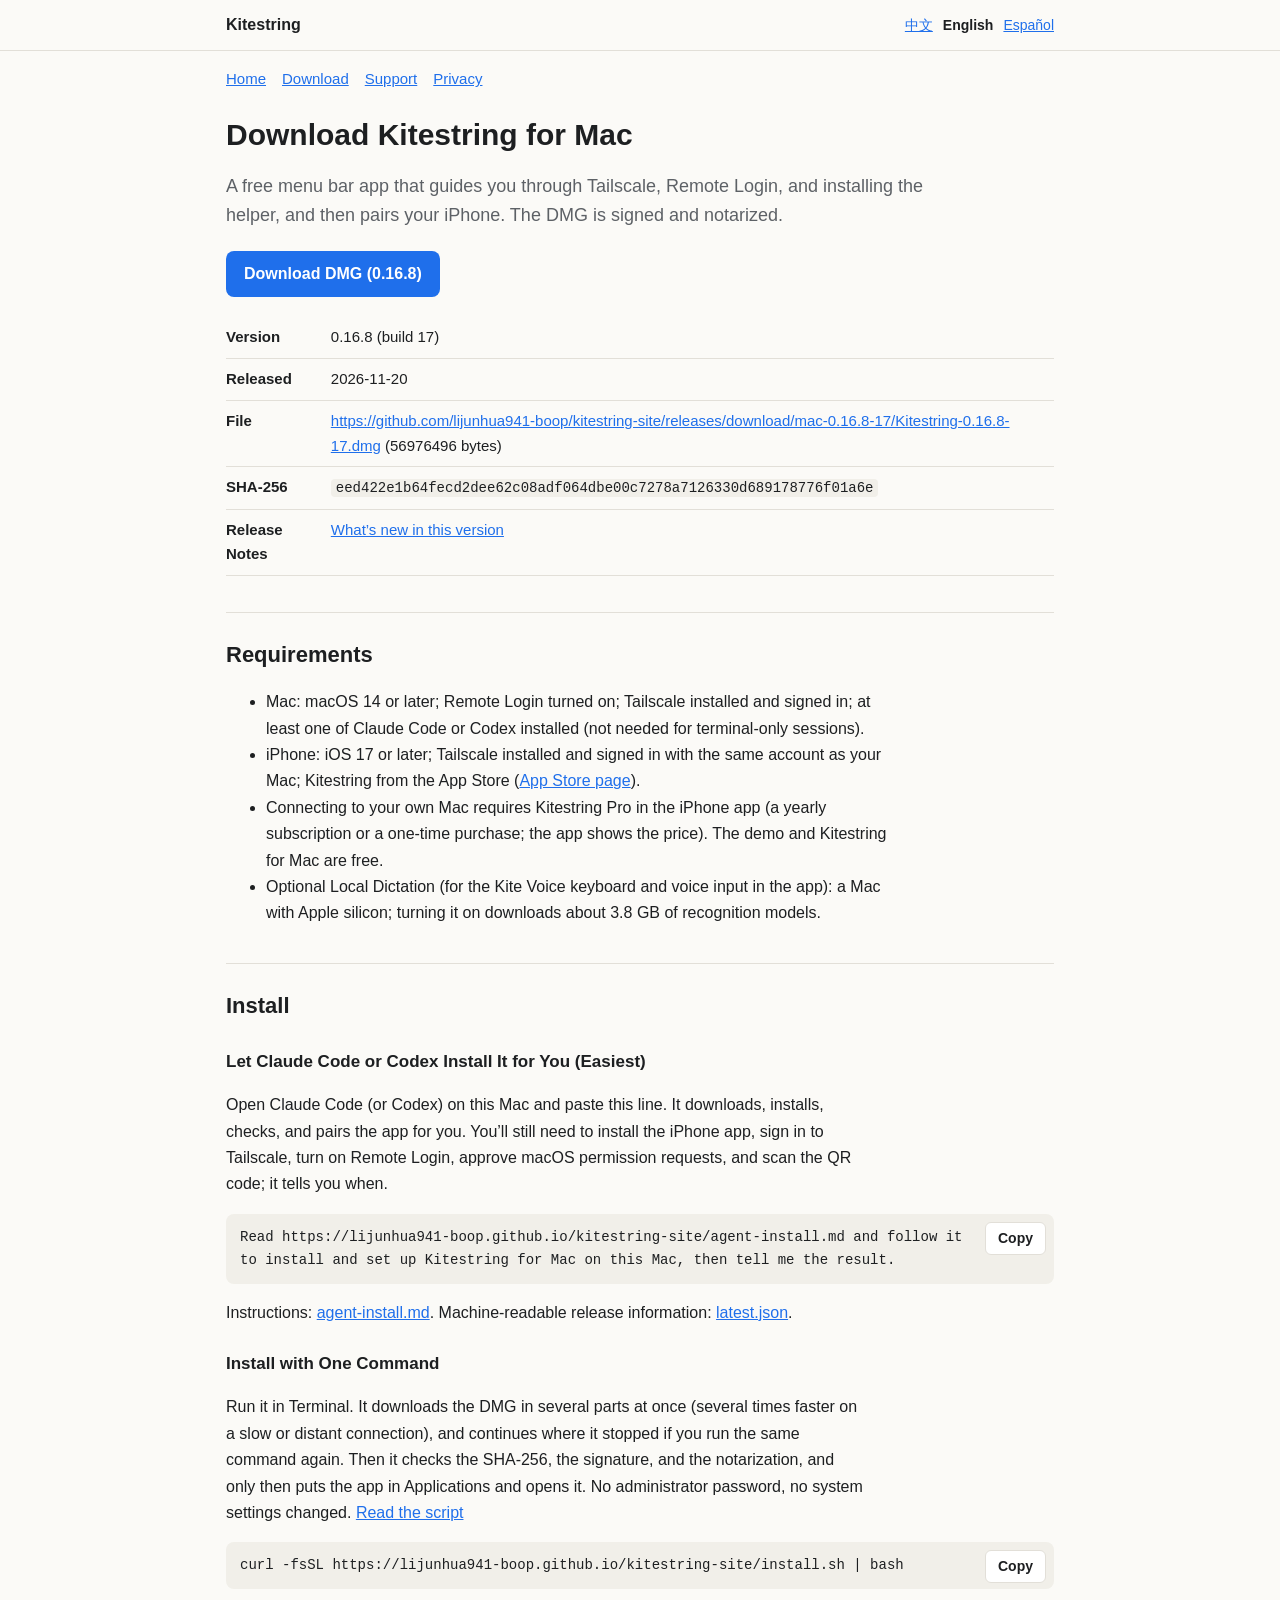
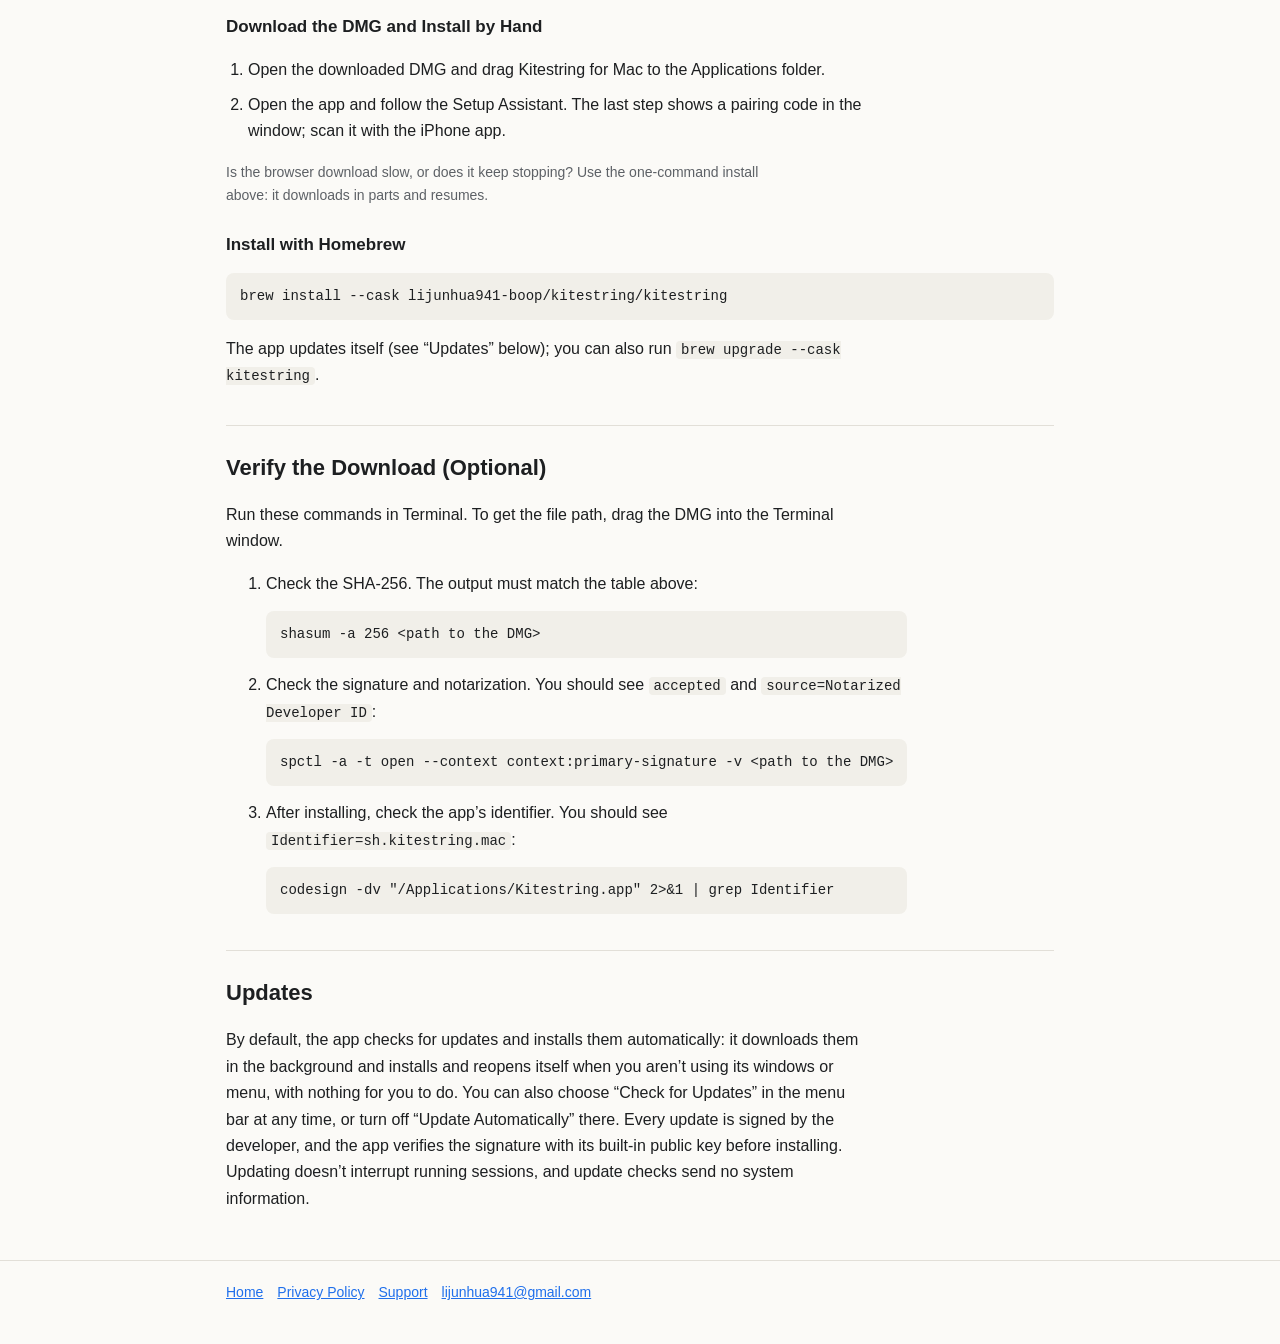
==== commit 2e39baf7: "site: Mac 0.16.8 (17) download and update feed; privacy policy on account usage; trial and launch pr" ====
--- a/download/index.html
+++ b/download/index.html
@@ -4,7 +4,7 @@
 <meta charset="utf-8">
 <meta name="viewport" content="width=device-width, initial-scale=1">
 <title data-zh="下载 Kitestring for Mac" data-es="Descargar Kitestring para Mac">Download Kitestring for Mac</title>
-<meta name="description" data-zh="下载 Kitestring for Mac 0.16.7：免费的 DMG，已签名并经过公证，附 SHA-256 校验值。" data-es="Descarga Kitestring para Mac 0.16.7: DMG gratuito, firmado y notarizado, con su suma de verificación SHA-256." content="Download Kitestring for Mac 0.16.7: free, signed and notarized DMG with its SHA-256 checksum.">
+<meta name="description" data-zh="下载 Kitestring for Mac 0.16.8：免费的 DMG，已签名并经过公证，附 SHA-256 校验值。" data-es="Descarga Kitestring para Mac 0.16.8: DMG gratuito, firmado y notarizado, con su suma de verificación SHA-256." content="Download Kitestring for Mac 0.16.8: free, signed and notarized DMG with its SHA-256 checksum.">
 <link rel="canonical" href="https://lijunhua941-boop.github.io/kitestring-site/download/">
 <link rel="stylesheet" href="../assets/site.css">
 <script>
@@ -73,7 +73,7 @@
   <span class="langs"><a href="#zh" hreflang="zh-Hans" lang="zh-Hans">中文</a><a href="#en" hreflang="en" lang="en">English</a><a href="#es" hreflang="es" lang="es">Español</a></span>
 </div></header>
 <main class="wrap">
-<!-- Release values (0.16.7, https://github.com/lijunhua941-boop/kitestring-site/releases/download/mac-0.16.7-16/Kitestring-0.16.7-16.dmg, bbca5f5c2a42d22db1a9eaddfa41b4a899cff3d50d9c4851c5cffd7436bd50a8 …) come from the release
+<!-- Release values (0.16.8, https://github.com/lijunhua941-boop/kitestring-site/releases/download/mac-0.16.8-17/Kitestring-0.16.8-17.dmg, eed422e1b64fecd2dee62c08adf064dbe00c7278a7126330d689178776f01a6e …) come from the release
      step of scripts/release_mac_app.sh (stage C2); fill_placeholders.sh writes them into _out/. -->
 
 <!-- ===== 简体中文（主稿） ===== -->
@@ -81,12 +81,12 @@
 <nav class="pages"><a href="../#zh">首页</a><a href="#zh">下载</a><a href="../support/#zh">技术支持</a><a href="../privacy/#zh">隐私政策</a></nav>
 <h1>下载 Kitestring for Mac</h1>
 <p class="lead">免费的菜单栏 App：引导你完成 Tailscale、远程登录和助手安装，然后配对 iPhone。DMG 已签名并经过公证。</p>
-<div class="actions"><a class="button" href="https://github.com/lijunhua941-boop/kitestring-site/releases/download/mac-0.16.7-16/Kitestring-0.16.7-16.dmg">下载 DMG（0.16.7）</a></div>
+<div class="actions"><a class="button" href="https://github.com/lijunhua941-boop/kitestring-site/releases/download/mac-0.16.8-17/Kitestring-0.16.8-17.dmg">下载 DMG（0.16.8）</a></div>
 <table>
-  <tr><th>版本</th><td>0.16.7（构建 16）</td></tr>
+  <tr><th>版本</th><td>0.16.8（构建 17）</td></tr>
   <tr><th>发布日期</th><td>2026-11-20</td></tr>
-  <tr><th>文件</th><td><a href="https://github.com/lijunhua941-boop/kitestring-site/releases/download/mac-0.16.7-16/Kitestring-0.16.7-16.dmg">https://github.com/lijunhua941-boop/kitestring-site/releases/download/mac-0.16.7-16/Kitestring-0.16.7-16.dmg</a>（56912001 字节）</td></tr>
-  <tr><th>SHA-256</th><td><code>bbca5f5c2a42d22db1a9eaddfa41b4a899cff3d50d9c4851c5cffd7436bd50a8</code></td></tr>
+  <tr><th>文件</th><td><a href="https://github.com/lijunhua941-boop/kitestring-site/releases/download/mac-0.16.8-17/Kitestring-0.16.8-17.dmg">https://github.com/lijunhua941-boop/kitestring-site/releases/download/mac-0.16.8-17/Kitestring-0.16.8-17.dmg</a>（56976496 字节）</td></tr>
+  <tr><th>SHA-256</th><td><code>eed422e1b64fecd2dee62c08adf064dbe00c7278a7126330d689178776f01a6e</code></td></tr>
   <tr><th>发布说明</th><td><a href="https://lijunhua941-boop.github.io/kitestring-site/download/">本版更新内容</a></td></tr>
 </table>
 
@@ -136,12 +136,12 @@
 <nav class="pages"><a href="../#en">Home</a><a href="#en">Download</a><a href="../support/#en">Support</a><a href="../privacy/#en">Privacy</a></nav>
 <h1>Download Kitestring for Mac</h1>
 <p class="lead">A free menu bar app that guides you through Tailscale, Remote Login, and installing the helper, and then pairs your iPhone. The DMG is signed and notarized.</p>
-<div class="actions"><a class="button" href="https://github.com/lijunhua941-boop/kitestring-site/releases/download/mac-0.16.7-16/Kitestring-0.16.7-16.dmg">Download DMG (0.16.7)</a></div>
+<div class="actions"><a class="button" href="https://github.com/lijunhua941-boop/kitestring-site/releases/download/mac-0.16.8-17/Kitestring-0.16.8-17.dmg">Download DMG (0.16.8)</a></div>
 <table>
-  <tr><th>Version</th><td>0.16.7 (build 16)</td></tr>
+  <tr><th>Version</th><td>0.16.8 (build 17)</td></tr>
   <tr><th>Released</th><td>2026-11-20</td></tr>
-  <tr><th>File</th><td><a href="https://github.com/lijunhua941-boop/kitestring-site/releases/download/mac-0.16.7-16/Kitestring-0.16.7-16.dmg">https://github.com/lijunhua941-boop/kitestring-site/releases/download/mac-0.16.7-16/Kitestring-0.16.7-16.dmg</a> (56912001 bytes)</td></tr>
-  <tr><th>SHA-256</th><td><code>bbca5f5c2a42d22db1a9eaddfa41b4a899cff3d50d9c4851c5cffd7436bd50a8</code></td></tr>
+  <tr><th>File</th><td><a href="https://github.com/lijunhua941-boop/kitestring-site/releases/download/mac-0.16.8-17/Kitestring-0.16.8-17.dmg">https://github.com/lijunhua941-boop/kitestring-site/releases/download/mac-0.16.8-17/Kitestring-0.16.8-17.dmg</a> (56976496 bytes)</td></tr>
+  <tr><th>SHA-256</th><td><code>eed422e1b64fecd2dee62c08adf064dbe00c7278a7126330d689178776f01a6e</code></td></tr>
   <tr><th>Release Notes</th><td><a href="https://lijunhua941-boop.github.io/kitestring-site/download/">What’s new in this version</a></td></tr>
 </table>
 
@@ -191,12 +191,12 @@
 <nav class="pages"><a href="../#es">Inicio</a><a href="#es">Descargar</a><a href="../support/#es">Soporte</a><a href="../privacy/#es">Privacidad</a></nav>
 <h1>Descargar Kitestring para Mac</h1>
 <p class="lead">Una app gratuita para la barra de menús que te guía por Tailscale, Sesión remota y la instalación del asistente del Mac, y después vincula tu iPhone. El DMG está firmado y notarizado.</p>
-<div class="actions"><a class="button" href="https://github.com/lijunhua941-boop/kitestring-site/releases/download/mac-0.16.7-16/Kitestring-0.16.7-16.dmg">Descargar DMG (0.16.7)</a></div>
+<div class="actions"><a class="button" href="https://github.com/lijunhua941-boop/kitestring-site/releases/download/mac-0.16.8-17/Kitestring-0.16.8-17.dmg">Descargar DMG (0.16.8)</a></div>
 <table>
-  <tr><th>Versión</th><td>0.16.7 (compilación 16)</td></tr>
+  <tr><th>Versión</th><td>0.16.8 (compilación 17)</td></tr>
   <tr><th>Fecha de publicación</th><td>2026-11-20</td></tr>
-  <tr><th>Archivo</th><td><a href="https://github.com/lijunhua941-boop/kitestring-site/releases/download/mac-0.16.7-16/Kitestring-0.16.7-16.dmg">https://github.com/lijunhua941-boop/kitestring-site/releases/download/mac-0.16.7-16/Kitestring-0.16.7-16.dmg</a> (56912001 bytes)</td></tr>
-  <tr><th>SHA-256</th><td><code>bbca5f5c2a42d22db1a9eaddfa41b4a899cff3d50d9c4851c5cffd7436bd50a8</code></td></tr>
+  <tr><th>Archivo</th><td><a href="https://github.com/lijunhua941-boop/kitestring-site/releases/download/mac-0.16.8-17/Kitestring-0.16.8-17.dmg">https://github.com/lijunhua941-boop/kitestring-site/releases/download/mac-0.16.8-17/Kitestring-0.16.8-17.dmg</a> (56976496 bytes)</td></tr>
+  <tr><th>SHA-256</th><td><code>eed422e1b64fecd2dee62c08adf064dbe00c7278a7126330d689178776f01a6e</code></td></tr>
   <tr><th>Notas de la versión</th><td><a href="https://lijunhua941-boop.github.io/kitestring-site/download/">Novedades de esta versión</a></td></tr>
 </table>
 
